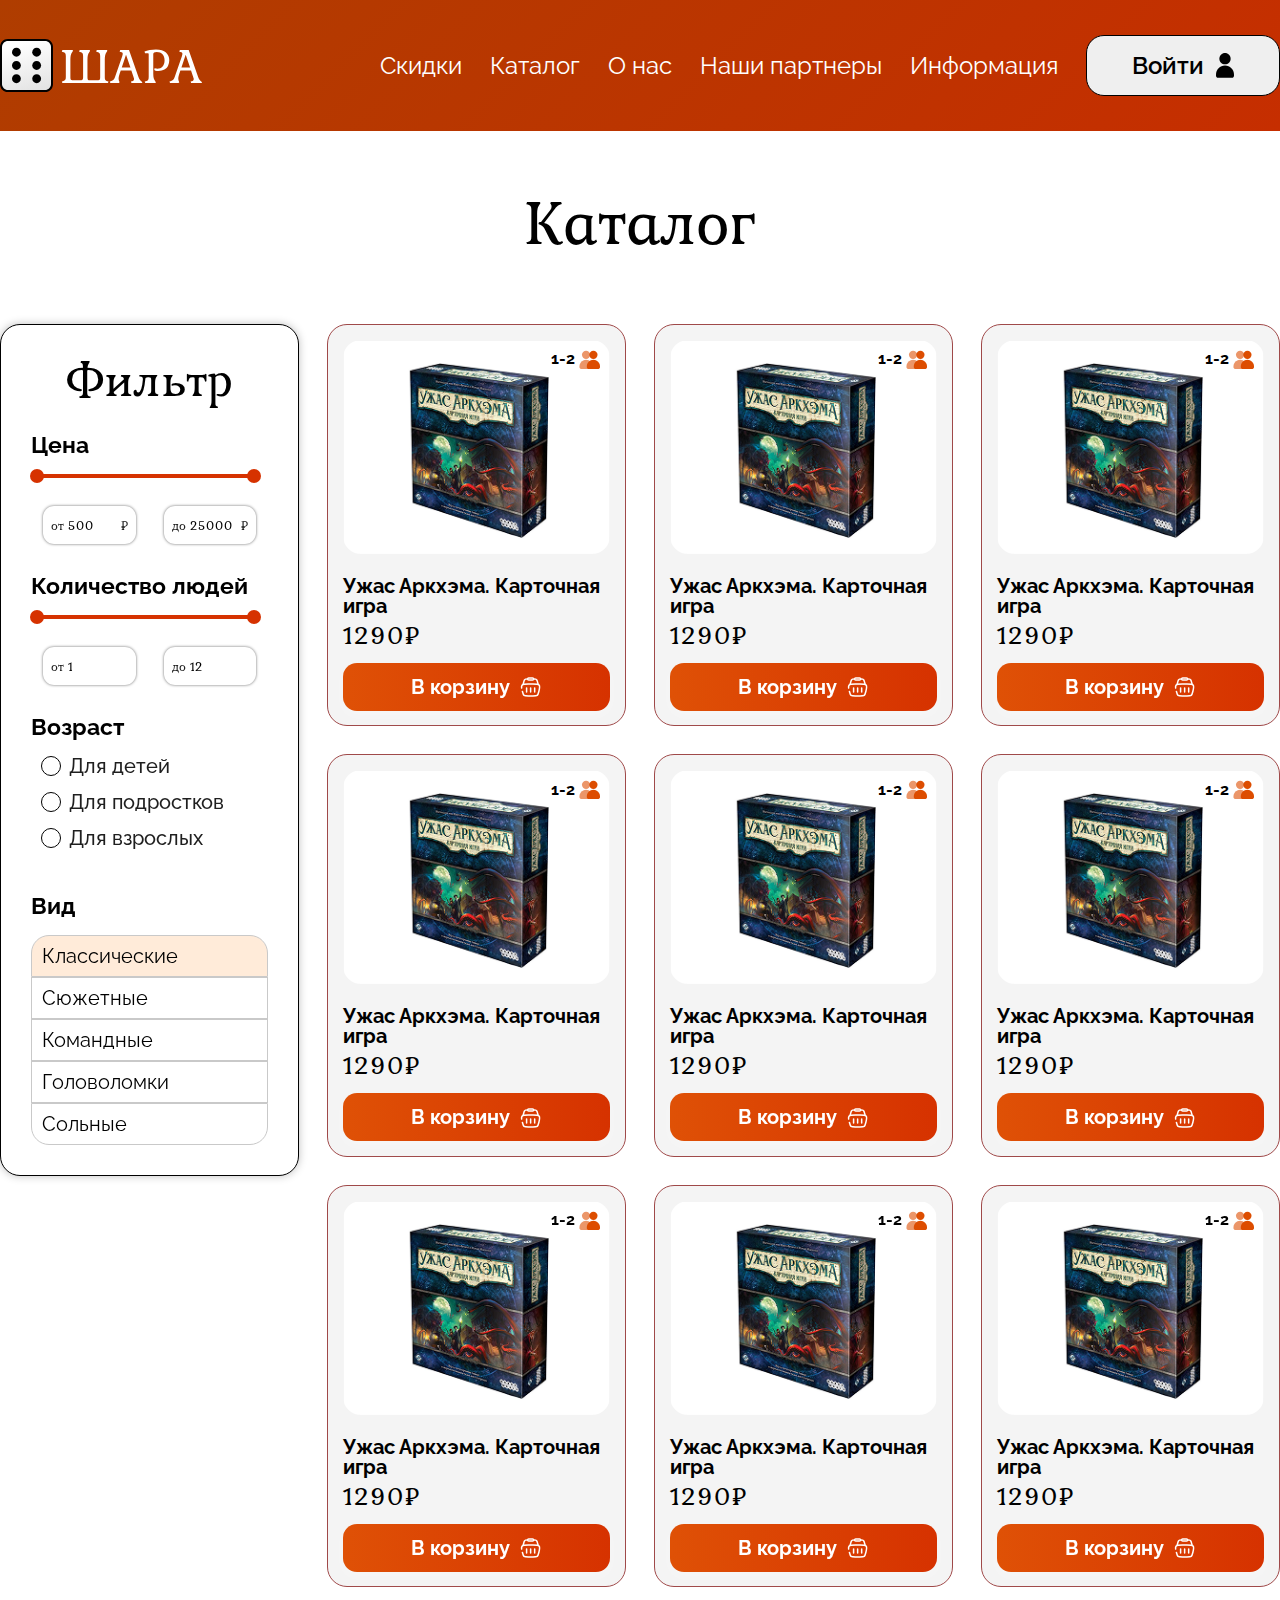
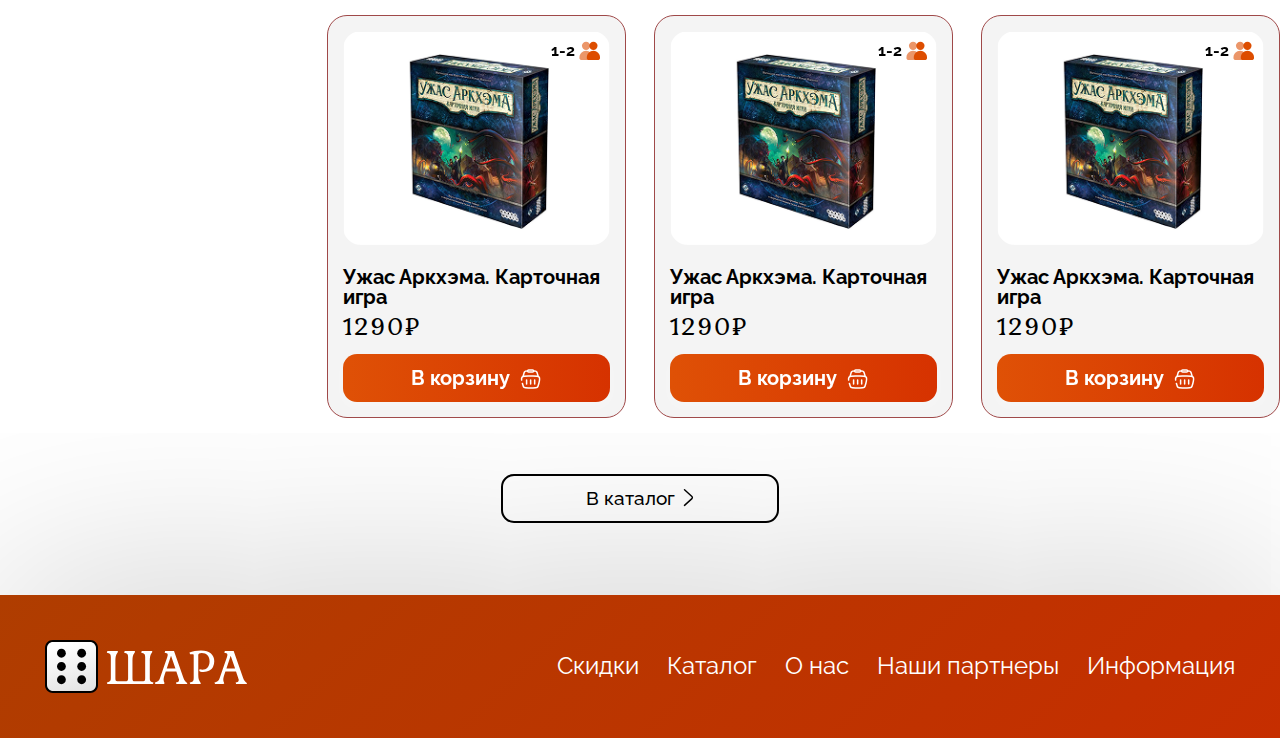
==== catalog.html @ 813b86ea "SHARA" ====
<!DOCTYPE html>
<html lang="en">

<head>
    <meta charset="UTF-8">
    <meta name="viewport" content="width=device-width, initial-scale=1.0">
    <link rel="stylesheet" href="assets/css/nouislider.min.css">
    <link rel="stylesheet" href="assets/css/style.css">

    <title>Каталог</title>
</head>

<body>
    <header class="header hc">
        <div class="container header__container">
            <a href="index.html" class="logo">
                <img src="assets/img/logo.svg" alt="logo">
            </a>
            <nav class="menu">
                <ul class="menu__list">
                    <li class="menu__item">
                        <a class="menu__link" href="index.html#sales">Скидки</a>
                    </li>
                    <li class="menu__item">
                        <a class="menu__link" href="catalog.html">Каталог</a>
                    </li>
                    <li class="menu__item">
                        <a class="menu__link" href="index.html#about">О нас</a>
                    </li>
                    <li class="menu__item">
                        <a class="menu__link" href="index.html#partners">Наши партнеры</a>
                    </li>
                    <li class="menu__item">
                        <a class="menu__link" href="index.html#info">Информация</a>
                    </li>
                    <button class="btn-white">
                        Войти
                        <svg width="18" height="25" viewBox="0 0 18 25" fill="none" xmlns="http://www.w3.org/2000/svg">
                            <path
                                d="M0 21.375C0 16.4044 4.02944 12.375 9 12.375C13.9706 12.375 18 16.4044 18 21.375V22.6875C18 23.8266 17.0766 24.75 15.9375 24.75H2.0625C0.923412 24.75 0 23.8266 0 22.6875V21.375Z"
                                fill="black" />
                            <path
                                d="M14.625 5.625C14.625 8.7316 12.1066 11.25 9 11.25C5.8934 11.25 3.375 8.7316 3.375 5.625C3.375 2.5184 5.8934 0 9 0C12.1066 0 14.625 2.5184 14.625 5.625Z"
                                fill="black" />
                        </svg>
                    </button>
                </ul>
            </nav>
        </div>
    </header>
    <main class="main">
        <div class="container">
            <h2 class="title">
                Каталог
            </h2>
            <section class="grid catalog-page ">
                <div class="filter">
                    <div class="filter__title">
                        Фильтр
                    </div>
                    <div class="filter__item">
            
                        <div class="filter__subtitle">
                            Цена
                        </div>
            
                        <div class="filter-price__slider" id="range-slider"></div>
                        
                        <div class="filter-price__inputs">
                            <label for="" class="filters-price__label">
                                <span class="filters-price__text">от</span>
                                <input placeholder="500" min="500" max="99999" type="number" name="" class="filters-price__input" id="input-0">
                                <span class="filters-price__text">₽</span>
                            </label>
                            <label for="" class="filters-price__label">
                                <span class="filters-price__text">до</span>
                                <input placeholder="99999" min="500" max="99999" type="number" name="" class="filters-price__input"
                                    id="input-1">
                                <span class="filters-price__text">₽</span>
                            </label>
            
                    </div>
            </div>
                    <div class="filter__item">
            
                        <div class="filter__subtitle">
                            Количество людей
                        </div>
            
                        <div class="filter-price__slider" id="range-slider2"></div>
                        
                        <div class="filter-price__inputs">
                            <label for="" class="filters-price__label">
                                <span class="filters-price__text">от</span>
                                <input placeholder="500" min="500" max="99999" type="number" name="" class="filters-price__input" id="input-3">
                    
                            </label>
                            <label for="" class="filters-price__label">
                                <span class="filters-price__text">до</span>
                                <input placeholder="99999" min="500" max="99999" type="number" name="" class="filters-price__input"
                                    id="input-4">
                   
                            </label>
            
                    </div>
            </div>
                    <div class="filter__item">
            
                        <div class="filter__subtitle">
                            Возраст
                        </div>
                        <div class="radiobuttons">
                            <div class="radiobuttons__item">
                                Для детей
                                <input value="1" type="radio" name="nameradio" id="">
                            </div>
                            <div class="radiobuttons__item">
                                Для подростков
                                <input value="2" type="radio" name="nameradio" id="">
                            </div>
                            <div class="radiobuttons__item">
                                Для взрослых
                                <input value="3" type="radio" name="nameradio" id="">
                            </div>
            
                        </div>
            
                    </div>
                    <div class="filter__item">
            
                        <div class="filter__subtitle">
                            Вид
                        </div>
                        
                        <div class="filter__list">
                            <div class="filter__category active">
                                Классические
                            </div>
                            <div class="filter__category">
                                Сюжетные
                            </div>
                            <div class="filter__category">
                                Командные
                            </div>
                            <div class="filter__category">
                                Головоломки
                            </div>
                            <div class="filter__category">
                                Сольные
                            </div>
                        </div>
                    </div>
                
            
                </div>
                <ul class="catalog-page__catalog">
                    <li class="products__item">
                        <article class="product">
                            <div class="product__img">
                                <img src="assets/img/products/p1.jpg" alt="">
                                <div class="people-count">1-2
                                    <svg width="21" height="19" viewBox="0 0 21 19" fill="none" xmlns="http://www.w3.org/2000/svg">
                                        <path
                                            d="M7.7998 16.4081C7.7998 12.763 10.7547 9.80811 14.3998 9.80811C18.0449 9.80811 20.9998 12.763 20.9998 16.4081V17.3706C20.9998 18.2059 20.3226 18.8831 19.4873 18.8831H9.3123C8.47697 18.8831 7.7998 18.2059 7.7998 17.3706V16.4081Z"
                                            fill="#DD4D00" />
                                        <path
                                            d="M0.466797 16.4081C0.466797 12.763 3.42172 9.80811 7.0668 9.80811C10.7119 9.80811 13.6668 12.763 13.6668 16.4081V17.3706C13.6668 18.2059 12.9896 18.8831 12.1543 18.8831H1.97929C1.14396 18.8831 0.466797 18.2059 0.466797 17.3706V16.4081Z"
                                            fill="#DD4D00" fill-opacity="0.59" />
                                        <circle cx="14.3994" cy="4.85791" r="4.125" fill="#DD4D00" />
                                        <circle cx="7.06641" cy="4.85791" r="4.125" fill="#DD4D00" fill-opacity="0.59" />
                                    </svg>
                                </div>
                            </div>
                            <a href="product.html#tab_1" class="product__title">
                                Ужас Аркхэма. Карточная игра
                            </a>
                            <div class="product__price">
                                1290₽
                    
                            </div>
                            <button class="product__btn">
                                В корзину
                                <svg width="22" height="23" viewBox="0 0 22 23" fill="none" xmlns="http://www.w3.org/2000/svg">
                                    <path
                                        d="M18.1943 9.51312L17.478 6.88606C17.2018 5.87309 17.0637 5.3666 16.7804 4.98516C16.4983 4.60529 16.1149 4.31248 15.6743 4.14023C15.2317 3.96729 14.7068 3.96729 13.6568 3.96729M3.06934 9.51312L3.78566 6.88606C4.06186 5.87309 4.19996 5.3666 4.48323 4.98516C4.76534 4.60529 5.14868 4.31248 5.58938 4.14023C6.0319 3.96729 6.55688 3.96729 7.60684 3.96729"
                                        stroke="white" stroke-width="1.5125" />
                                    <path
                                        d="M7.60742 3.96732C7.60742 3.41044 8.05887 2.95898 8.61576 2.95898H12.6491C13.206 2.95898 13.6574 3.41044 13.6574 3.96732C13.6574 4.5242 13.206 4.97565 12.6491 4.97565H8.61576C8.05887 4.97565 7.60742 4.5242 7.60742 3.96732Z"
                                        stroke="white" stroke-width="1.5125" />
                                    <path d="M6.59863 13.042V17.0753" stroke="white" stroke-width="1.5125" stroke-linecap="round"
                                        stroke-linejoin="round" />
                                    <path d="M14.666 13.042V17.0753" stroke="white" stroke-width="1.5125" stroke-linecap="round"
                                        stroke-linejoin="round" />
                                    <path d="M10.6318 13.042V17.0753" stroke="white" stroke-width="1.5125" stroke-linecap="round"
                                        stroke-linejoin="round" />
                                    <path
                                        d="M2.42827 16.5261C2.97849 18.727 3.2536 19.8274 4.07417 20.4681C4.89474 21.1088 6.02903 21.1088 8.29764 21.1088H12.9669C15.2355 21.1088 16.3698 21.1088 17.1904 20.4681C18.011 19.8274 18.286 18.727 18.8363 16.5261C19.7013 13.0657 20.1339 11.3355 19.2256 10.1722C18.3173 9.00879 16.5338 9.00879 12.9669 9.00879H8.29764C4.73075 9.00879 2.94731 9.00879 2.03897 10.1722C1.50577 10.855 1.43461 11.7333 1.64175 13.0421"
                                        stroke="white" stroke-width="1.5125" stroke-linecap="round" />
                                </svg>
                            </button>
                        </article>
                    </li>
                    <li class="products__item">
                        <article class="product">
                            <div class="product__img">
                                <img src="assets/img/products/p1.jpg" alt="">
                                <div class="people-count">1-2
                                    <svg width="21" height="19" viewBox="0 0 21 19" fill="none" xmlns="http://www.w3.org/2000/svg">
                                        <path
                                            d="M7.7998 16.4081C7.7998 12.763 10.7547 9.80811 14.3998 9.80811C18.0449 9.80811 20.9998 12.763 20.9998 16.4081V17.3706C20.9998 18.2059 20.3226 18.8831 19.4873 18.8831H9.3123C8.47697 18.8831 7.7998 18.2059 7.7998 17.3706V16.4081Z"
                                            fill="#DD4D00" />
                                        <path
                                            d="M0.466797 16.4081C0.466797 12.763 3.42172 9.80811 7.0668 9.80811C10.7119 9.80811 13.6668 12.763 13.6668 16.4081V17.3706C13.6668 18.2059 12.9896 18.8831 12.1543 18.8831H1.97929C1.14396 18.8831 0.466797 18.2059 0.466797 17.3706V16.4081Z"
                                            fill="#DD4D00" fill-opacity="0.59" />
                                        <circle cx="14.3994" cy="4.85791" r="4.125" fill="#DD4D00" />
                                        <circle cx="7.06641" cy="4.85791" r="4.125" fill="#DD4D00" fill-opacity="0.59" />
                                    </svg>
                                </div>
                            </div>
                            <a href="product.html#tab_1" class="product__title">
                                Ужас Аркхэма. Карточная игра
                            </a>
                            <div class="product__price">
                                1290₽
                    
                            </div>
                            <button class="product__btn">
                                В корзину
                                <svg width="22" height="23" viewBox="0 0 22 23" fill="none" xmlns="http://www.w3.org/2000/svg">
                                    <path
                                        d="M18.1943 9.51312L17.478 6.88606C17.2018 5.87309 17.0637 5.3666 16.7804 4.98516C16.4983 4.60529 16.1149 4.31248 15.6743 4.14023C15.2317 3.96729 14.7068 3.96729 13.6568 3.96729M3.06934 9.51312L3.78566 6.88606C4.06186 5.87309 4.19996 5.3666 4.48323 4.98516C4.76534 4.60529 5.14868 4.31248 5.58938 4.14023C6.0319 3.96729 6.55688 3.96729 7.60684 3.96729"
                                        stroke="white" stroke-width="1.5125" />
                                    <path
                                        d="M7.60742 3.96732C7.60742 3.41044 8.05887 2.95898 8.61576 2.95898H12.6491C13.206 2.95898 13.6574 3.41044 13.6574 3.96732C13.6574 4.5242 13.206 4.97565 12.6491 4.97565H8.61576C8.05887 4.97565 7.60742 4.5242 7.60742 3.96732Z"
                                        stroke="white" stroke-width="1.5125" />
                                    <path d="M6.59863 13.042V17.0753" stroke="white" stroke-width="1.5125" stroke-linecap="round"
                                        stroke-linejoin="round" />
                                    <path d="M14.666 13.042V17.0753" stroke="white" stroke-width="1.5125" stroke-linecap="round"
                                        stroke-linejoin="round" />
                                    <path d="M10.6318 13.042V17.0753" stroke="white" stroke-width="1.5125" stroke-linecap="round"
                                        stroke-linejoin="round" />
                                    <path
                                        d="M2.42827 16.5261C2.97849 18.727 3.2536 19.8274 4.07417 20.4681C4.89474 21.1088 6.02903 21.1088 8.29764 21.1088H12.9669C15.2355 21.1088 16.3698 21.1088 17.1904 20.4681C18.011 19.8274 18.286 18.727 18.8363 16.5261C19.7013 13.0657 20.1339 11.3355 19.2256 10.1722C18.3173 9.00879 16.5338 9.00879 12.9669 9.00879H8.29764C4.73075 9.00879 2.94731 9.00879 2.03897 10.1722C1.50577 10.855 1.43461 11.7333 1.64175 13.0421"
                                        stroke="white" stroke-width="1.5125" stroke-linecap="round" />
                                </svg>
                            </button>
                        </article>
                    </li>
                    <li class="products__item">
                        <article class="product">
                            <div class="product__img">
                                <img src="assets/img/products/p1.jpg" alt="">
                                <div class="people-count">1-2
                                    <svg width="21" height="19" viewBox="0 0 21 19" fill="none" xmlns="http://www.w3.org/2000/svg">
                                        <path
                                            d="M7.7998 16.4081C7.7998 12.763 10.7547 9.80811 14.3998 9.80811C18.0449 9.80811 20.9998 12.763 20.9998 16.4081V17.3706C20.9998 18.2059 20.3226 18.8831 19.4873 18.8831H9.3123C8.47697 18.8831 7.7998 18.2059 7.7998 17.3706V16.4081Z"
                                            fill="#DD4D00" />
                                        <path
                                            d="M0.466797 16.4081C0.466797 12.763 3.42172 9.80811 7.0668 9.80811C10.7119 9.80811 13.6668 12.763 13.6668 16.4081V17.3706C13.6668 18.2059 12.9896 18.8831 12.1543 18.8831H1.97929C1.14396 18.8831 0.466797 18.2059 0.466797 17.3706V16.4081Z"
                                            fill="#DD4D00" fill-opacity="0.59" />
                                        <circle cx="14.3994" cy="4.85791" r="4.125" fill="#DD4D00" />
                                        <circle cx="7.06641" cy="4.85791" r="4.125" fill="#DD4D00" fill-opacity="0.59" />
                                    </svg>
                                </div>
                            </div>
                            <a href="product.html#tab_1" class="product__title">
                                Ужас Аркхэма. Карточная игра
                            </a>
                            <div class="product__price">
                                1290₽
                    
                            </div>
                            <button class="product__btn">
                                В корзину
                                <svg width="22" height="23" viewBox="0 0 22 23" fill="none" xmlns="http://www.w3.org/2000/svg">
                                    <path
                                        d="M18.1943 9.51312L17.478 6.88606C17.2018 5.87309 17.0637 5.3666 16.7804 4.98516C16.4983 4.60529 16.1149 4.31248 15.6743 4.14023C15.2317 3.96729 14.7068 3.96729 13.6568 3.96729M3.06934 9.51312L3.78566 6.88606C4.06186 5.87309 4.19996 5.3666 4.48323 4.98516C4.76534 4.60529 5.14868 4.31248 5.58938 4.14023C6.0319 3.96729 6.55688 3.96729 7.60684 3.96729"
                                        stroke="white" stroke-width="1.5125" />
                                    <path
                                        d="M7.60742 3.96732C7.60742 3.41044 8.05887 2.95898 8.61576 2.95898H12.6491C13.206 2.95898 13.6574 3.41044 13.6574 3.96732C13.6574 4.5242 13.206 4.97565 12.6491 4.97565H8.61576C8.05887 4.97565 7.60742 4.5242 7.60742 3.96732Z"
                                        stroke="white" stroke-width="1.5125" />
                                    <path d="M6.59863 13.042V17.0753" stroke="white" stroke-width="1.5125" stroke-linecap="round"
                                        stroke-linejoin="round" />
                                    <path d="M14.666 13.042V17.0753" stroke="white" stroke-width="1.5125" stroke-linecap="round"
                                        stroke-linejoin="round" />
                                    <path d="M10.6318 13.042V17.0753" stroke="white" stroke-width="1.5125" stroke-linecap="round"
                                        stroke-linejoin="round" />
                                    <path
                                        d="M2.42827 16.5261C2.97849 18.727 3.2536 19.8274 4.07417 20.4681C4.89474 21.1088 6.02903 21.1088 8.29764 21.1088H12.9669C15.2355 21.1088 16.3698 21.1088 17.1904 20.4681C18.011 19.8274 18.286 18.727 18.8363 16.5261C19.7013 13.0657 20.1339 11.3355 19.2256 10.1722C18.3173 9.00879 16.5338 9.00879 12.9669 9.00879H8.29764C4.73075 9.00879 2.94731 9.00879 2.03897 10.1722C1.50577 10.855 1.43461 11.7333 1.64175 13.0421"
                                        stroke="white" stroke-width="1.5125" stroke-linecap="round" />
                                </svg>
                            </button>
                        </article>
                    </li>
                    <li class="products__item">
                        <article class="product">
                            <div class="product__img">
                                <img src="assets/img/products/p1.jpg" alt="">
                                <div class="people-count">1-2
                                    <svg width="21" height="19" viewBox="0 0 21 19" fill="none" xmlns="http://www.w3.org/2000/svg">
                                        <path
                                            d="M7.7998 16.4081C7.7998 12.763 10.7547 9.80811 14.3998 9.80811C18.0449 9.80811 20.9998 12.763 20.9998 16.4081V17.3706C20.9998 18.2059 20.3226 18.8831 19.4873 18.8831H9.3123C8.47697 18.8831 7.7998 18.2059 7.7998 17.3706V16.4081Z"
                                            fill="#DD4D00" />
                                        <path
                                            d="M0.466797 16.4081C0.466797 12.763 3.42172 9.80811 7.0668 9.80811C10.7119 9.80811 13.6668 12.763 13.6668 16.4081V17.3706C13.6668 18.2059 12.9896 18.8831 12.1543 18.8831H1.97929C1.14396 18.8831 0.466797 18.2059 0.466797 17.3706V16.4081Z"
                                            fill="#DD4D00" fill-opacity="0.59" />
                                        <circle cx="14.3994" cy="4.85791" r="4.125" fill="#DD4D00" />
                                        <circle cx="7.06641" cy="4.85791" r="4.125" fill="#DD4D00" fill-opacity="0.59" />
                                    </svg>
                                </div>
                            </div>
                            <a href="product.html#tab_1" class="product__title">
                                Ужас Аркхэма. Карточная игра
                            </a>
                            <div class="product__price">
                                1290₽
                    
                            </div>
                            <button class="product__btn">
                                В корзину
                                <svg width="22" height="23" viewBox="0 0 22 23" fill="none" xmlns="http://www.w3.org/2000/svg">
                                    <path
                                        d="M18.1943 9.51312L17.478 6.88606C17.2018 5.87309 17.0637 5.3666 16.7804 4.98516C16.4983 4.60529 16.1149 4.31248 15.6743 4.14023C15.2317 3.96729 14.7068 3.96729 13.6568 3.96729M3.06934 9.51312L3.78566 6.88606C4.06186 5.87309 4.19996 5.3666 4.48323 4.98516C4.76534 4.60529 5.14868 4.31248 5.58938 4.14023C6.0319 3.96729 6.55688 3.96729 7.60684 3.96729"
                                        stroke="white" stroke-width="1.5125" />
                                    <path
                                        d="M7.60742 3.96732C7.60742 3.41044 8.05887 2.95898 8.61576 2.95898H12.6491C13.206 2.95898 13.6574 3.41044 13.6574 3.96732C13.6574 4.5242 13.206 4.97565 12.6491 4.97565H8.61576C8.05887 4.97565 7.60742 4.5242 7.60742 3.96732Z"
                                        stroke="white" stroke-width="1.5125" />
                                    <path d="M6.59863 13.042V17.0753" stroke="white" stroke-width="1.5125" stroke-linecap="round"
                                        stroke-linejoin="round" />
                                    <path d="M14.666 13.042V17.0753" stroke="white" stroke-width="1.5125" stroke-linecap="round"
                                        stroke-linejoin="round" />
                                    <path d="M10.6318 13.042V17.0753" stroke="white" stroke-width="1.5125" stroke-linecap="round"
                                        stroke-linejoin="round" />
                                    <path
                                        d="M2.42827 16.5261C2.97849 18.727 3.2536 19.8274 4.07417 20.4681C4.89474 21.1088 6.02903 21.1088 8.29764 21.1088H12.9669C15.2355 21.1088 16.3698 21.1088 17.1904 20.4681C18.011 19.8274 18.286 18.727 18.8363 16.5261C19.7013 13.0657 20.1339 11.3355 19.2256 10.1722C18.3173 9.00879 16.5338 9.00879 12.9669 9.00879H8.29764C4.73075 9.00879 2.94731 9.00879 2.03897 10.1722C1.50577 10.855 1.43461 11.7333 1.64175 13.0421"
                                        stroke="white" stroke-width="1.5125" stroke-linecap="round" />
                                </svg>
                            </button>
                        </article>
                    </li>
                    <li class="products__item">
                        <article class="product">
                            <div class="product__img">
                                <img src="assets/img/products/p1.jpg" alt="">
                                <div class="people-count">1-2
                                    <svg width="21" height="19" viewBox="0 0 21 19" fill="none" xmlns="http://www.w3.org/2000/svg">
                                        <path
                                            d="M7.7998 16.4081C7.7998 12.763 10.7547 9.80811 14.3998 9.80811C18.0449 9.80811 20.9998 12.763 20.9998 16.4081V17.3706C20.9998 18.2059 20.3226 18.8831 19.4873 18.8831H9.3123C8.47697 18.8831 7.7998 18.2059 7.7998 17.3706V16.4081Z"
                                            fill="#DD4D00" />
                                        <path
                                            d="M0.466797 16.4081C0.466797 12.763 3.42172 9.80811 7.0668 9.80811C10.7119 9.80811 13.6668 12.763 13.6668 16.4081V17.3706C13.6668 18.2059 12.9896 18.8831 12.1543 18.8831H1.97929C1.14396 18.8831 0.466797 18.2059 0.466797 17.3706V16.4081Z"
                                            fill="#DD4D00" fill-opacity="0.59" />
                                        <circle cx="14.3994" cy="4.85791" r="4.125" fill="#DD4D00" />
                                        <circle cx="7.06641" cy="4.85791" r="4.125" fill="#DD4D00" fill-opacity="0.59" />
                                    </svg>
                                </div>
                            </div>
                            <a href="product.html#tab_1" class="product__title">
                                Ужас Аркхэма. Карточная игра
                            </a>
                            <div class="product__price">
                                1290₽
                    
                            </div>
                            <button class="product__btn">
                                В корзину
                                <svg width="22" height="23" viewBox="0 0 22 23" fill="none" xmlns="http://www.w3.org/2000/svg">
                                    <path
                                        d="M18.1943 9.51312L17.478 6.88606C17.2018 5.87309 17.0637 5.3666 16.7804 4.98516C16.4983 4.60529 16.1149 4.31248 15.6743 4.14023C15.2317 3.96729 14.7068 3.96729 13.6568 3.96729M3.06934 9.51312L3.78566 6.88606C4.06186 5.87309 4.19996 5.3666 4.48323 4.98516C4.76534 4.60529 5.14868 4.31248 5.58938 4.14023C6.0319 3.96729 6.55688 3.96729 7.60684 3.96729"
                                        stroke="white" stroke-width="1.5125" />
                                    <path
                                        d="M7.60742 3.96732C7.60742 3.41044 8.05887 2.95898 8.61576 2.95898H12.6491C13.206 2.95898 13.6574 3.41044 13.6574 3.96732C13.6574 4.5242 13.206 4.97565 12.6491 4.97565H8.61576C8.05887 4.97565 7.60742 4.5242 7.60742 3.96732Z"
                                        stroke="white" stroke-width="1.5125" />
                                    <path d="M6.59863 13.042V17.0753" stroke="white" stroke-width="1.5125" stroke-linecap="round"
                                        stroke-linejoin="round" />
                                    <path d="M14.666 13.042V17.0753" stroke="white" stroke-width="1.5125" stroke-linecap="round"
                                        stroke-linejoin="round" />
                                    <path d="M10.6318 13.042V17.0753" stroke="white" stroke-width="1.5125" stroke-linecap="round"
                                        stroke-linejoin="round" />
                                    <path
                                        d="M2.42827 16.5261C2.97849 18.727 3.2536 19.8274 4.07417 20.4681C4.89474 21.1088 6.02903 21.1088 8.29764 21.1088H12.9669C15.2355 21.1088 16.3698 21.1088 17.1904 20.4681C18.011 19.8274 18.286 18.727 18.8363 16.5261C19.7013 13.0657 20.1339 11.3355 19.2256 10.1722C18.3173 9.00879 16.5338 9.00879 12.9669 9.00879H8.29764C4.73075 9.00879 2.94731 9.00879 2.03897 10.1722C1.50577 10.855 1.43461 11.7333 1.64175 13.0421"
                                        stroke="white" stroke-width="1.5125" stroke-linecap="round" />
                                </svg>
                            </button>
                        </article>
                    </li>
                    <li class="products__item">
                        <article class="product">
                            <div class="product__img">
                                <img src="assets/img/products/p1.jpg" alt="">
                                <div class="people-count">1-2
                                    <svg width="21" height="19" viewBox="0 0 21 19" fill="none" xmlns="http://www.w3.org/2000/svg">
                                        <path
                                            d="M7.7998 16.4081C7.7998 12.763 10.7547 9.80811 14.3998 9.80811C18.0449 9.80811 20.9998 12.763 20.9998 16.4081V17.3706C20.9998 18.2059 20.3226 18.8831 19.4873 18.8831H9.3123C8.47697 18.8831 7.7998 18.2059 7.7998 17.3706V16.4081Z"
                                            fill="#DD4D00" />
                                        <path
                                            d="M0.466797 16.4081C0.466797 12.763 3.42172 9.80811 7.0668 9.80811C10.7119 9.80811 13.6668 12.763 13.6668 16.4081V17.3706C13.6668 18.2059 12.9896 18.8831 12.1543 18.8831H1.97929C1.14396 18.8831 0.466797 18.2059 0.466797 17.3706V16.4081Z"
                                            fill="#DD4D00" fill-opacity="0.59" />
                                        <circle cx="14.3994" cy="4.85791" r="4.125" fill="#DD4D00" />
                                        <circle cx="7.06641" cy="4.85791" r="4.125" fill="#DD4D00" fill-opacity="0.59" />
                                    </svg>
                                </div>
                            </div>
                            <a href="product.html#tab_1" class="product__title">
                                Ужас Аркхэма. Карточная игра
                            </a>
                            <div class="product__price">
                                1290₽
                    
                            </div>
                            <button class="product__btn">
                                В корзину
                                <svg width="22" height="23" viewBox="0 0 22 23" fill="none" xmlns="http://www.w3.org/2000/svg">
                                    <path
                                        d="M18.1943 9.51312L17.478 6.88606C17.2018 5.87309 17.0637 5.3666 16.7804 4.98516C16.4983 4.60529 16.1149 4.31248 15.6743 4.14023C15.2317 3.96729 14.7068 3.96729 13.6568 3.96729M3.06934 9.51312L3.78566 6.88606C4.06186 5.87309 4.19996 5.3666 4.48323 4.98516C4.76534 4.60529 5.14868 4.31248 5.58938 4.14023C6.0319 3.96729 6.55688 3.96729 7.60684 3.96729"
                                        stroke="white" stroke-width="1.5125" />
                                    <path
                                        d="M7.60742 3.96732C7.60742 3.41044 8.05887 2.95898 8.61576 2.95898H12.6491C13.206 2.95898 13.6574 3.41044 13.6574 3.96732C13.6574 4.5242 13.206 4.97565 12.6491 4.97565H8.61576C8.05887 4.97565 7.60742 4.5242 7.60742 3.96732Z"
                                        stroke="white" stroke-width="1.5125" />
                                    <path d="M6.59863 13.042V17.0753" stroke="white" stroke-width="1.5125" stroke-linecap="round"
                                        stroke-linejoin="round" />
                                    <path d="M14.666 13.042V17.0753" stroke="white" stroke-width="1.5125" stroke-linecap="round"
                                        stroke-linejoin="round" />
                                    <path d="M10.6318 13.042V17.0753" stroke="white" stroke-width="1.5125" stroke-linecap="round"
                                        stroke-linejoin="round" />
                                    <path
                                        d="M2.42827 16.5261C2.97849 18.727 3.2536 19.8274 4.07417 20.4681C4.89474 21.1088 6.02903 21.1088 8.29764 21.1088H12.9669C15.2355 21.1088 16.3698 21.1088 17.1904 20.4681C18.011 19.8274 18.286 18.727 18.8363 16.5261C19.7013 13.0657 20.1339 11.3355 19.2256 10.1722C18.3173 9.00879 16.5338 9.00879 12.9669 9.00879H8.29764C4.73075 9.00879 2.94731 9.00879 2.03897 10.1722C1.50577 10.855 1.43461 11.7333 1.64175 13.0421"
                                        stroke="white" stroke-width="1.5125" stroke-linecap="round" />
                                </svg>
                            </button>
                        </article>
                    </li>
                    <li class="products__item">
                        <article class="product">
                            <div class="product__img">
                                <img src="assets/img/products/p1.jpg" alt="">
                                <div class="people-count">1-2
                                    <svg width="21" height="19" viewBox="0 0 21 19" fill="none" xmlns="http://www.w3.org/2000/svg">
                                        <path
                                            d="M7.7998 16.4081C7.7998 12.763 10.7547 9.80811 14.3998 9.80811C18.0449 9.80811 20.9998 12.763 20.9998 16.4081V17.3706C20.9998 18.2059 20.3226 18.8831 19.4873 18.8831H9.3123C8.47697 18.8831 7.7998 18.2059 7.7998 17.3706V16.4081Z"
                                            fill="#DD4D00" />
                                        <path
                                            d="M0.466797 16.4081C0.466797 12.763 3.42172 9.80811 7.0668 9.80811C10.7119 9.80811 13.6668 12.763 13.6668 16.4081V17.3706C13.6668 18.2059 12.9896 18.8831 12.1543 18.8831H1.97929C1.14396 18.8831 0.466797 18.2059 0.466797 17.3706V16.4081Z"
                                            fill="#DD4D00" fill-opacity="0.59" />
                                        <circle cx="14.3994" cy="4.85791" r="4.125" fill="#DD4D00" />
                                        <circle cx="7.06641" cy="4.85791" r="4.125" fill="#DD4D00" fill-opacity="0.59" />
                                    </svg>
                                </div>
                            </div>
                            <a href="product.html#tab_1" class="product__title">
                                Ужас Аркхэма. Карточная игра
                            </a>
                            <div class="product__price">
                                1290₽
                    
                            </div>
                            <button class="product__btn">
                                В корзину
                                <svg width="22" height="23" viewBox="0 0 22 23" fill="none" xmlns="http://www.w3.org/2000/svg">
                                    <path
                                        d="M18.1943 9.51312L17.478 6.88606C17.2018 5.87309 17.0637 5.3666 16.7804 4.98516C16.4983 4.60529 16.1149 4.31248 15.6743 4.14023C15.2317 3.96729 14.7068 3.96729 13.6568 3.96729M3.06934 9.51312L3.78566 6.88606C4.06186 5.87309 4.19996 5.3666 4.48323 4.98516C4.76534 4.60529 5.14868 4.31248 5.58938 4.14023C6.0319 3.96729 6.55688 3.96729 7.60684 3.96729"
                                        stroke="white" stroke-width="1.5125" />
                                    <path
                                        d="M7.60742 3.96732C7.60742 3.41044 8.05887 2.95898 8.61576 2.95898H12.6491C13.206 2.95898 13.6574 3.41044 13.6574 3.96732C13.6574 4.5242 13.206 4.97565 12.6491 4.97565H8.61576C8.05887 4.97565 7.60742 4.5242 7.60742 3.96732Z"
                                        stroke="white" stroke-width="1.5125" />
                                    <path d="M6.59863 13.042V17.0753" stroke="white" stroke-width="1.5125" stroke-linecap="round"
                                        stroke-linejoin="round" />
                                    <path d="M14.666 13.042V17.0753" stroke="white" stroke-width="1.5125" stroke-linecap="round"
                                        stroke-linejoin="round" />
                                    <path d="M10.6318 13.042V17.0753" stroke="white" stroke-width="1.5125" stroke-linecap="round"
                                        stroke-linejoin="round" />
                                    <path
                                        d="M2.42827 16.5261C2.97849 18.727 3.2536 19.8274 4.07417 20.4681C4.89474 21.1088 6.02903 21.1088 8.29764 21.1088H12.9669C15.2355 21.1088 16.3698 21.1088 17.1904 20.4681C18.011 19.8274 18.286 18.727 18.8363 16.5261C19.7013 13.0657 20.1339 11.3355 19.2256 10.1722C18.3173 9.00879 16.5338 9.00879 12.9669 9.00879H8.29764C4.73075 9.00879 2.94731 9.00879 2.03897 10.1722C1.50577 10.855 1.43461 11.7333 1.64175 13.0421"
                                        stroke="white" stroke-width="1.5125" stroke-linecap="round" />
                                </svg>
                            </button>
                        </article>
                    </li>
                    <li class="products__item">
                        <article class="product">
                            <div class="product__img">
                                <img src="assets/img/products/p1.jpg" alt="">
                                <div class="people-count">1-2
                                    <svg width="21" height="19" viewBox="0 0 21 19" fill="none" xmlns="http://www.w3.org/2000/svg">
                                        <path
                                            d="M7.7998 16.4081C7.7998 12.763 10.7547 9.80811 14.3998 9.80811C18.0449 9.80811 20.9998 12.763 20.9998 16.4081V17.3706C20.9998 18.2059 20.3226 18.8831 19.4873 18.8831H9.3123C8.47697 18.8831 7.7998 18.2059 7.7998 17.3706V16.4081Z"
                                            fill="#DD4D00" />
                                        <path
                                            d="M0.466797 16.4081C0.466797 12.763 3.42172 9.80811 7.0668 9.80811C10.7119 9.80811 13.6668 12.763 13.6668 16.4081V17.3706C13.6668 18.2059 12.9896 18.8831 12.1543 18.8831H1.97929C1.14396 18.8831 0.466797 18.2059 0.466797 17.3706V16.4081Z"
                                            fill="#DD4D00" fill-opacity="0.59" />
                                        <circle cx="14.3994" cy="4.85791" r="4.125" fill="#DD4D00" />
                                        <circle cx="7.06641" cy="4.85791" r="4.125" fill="#DD4D00" fill-opacity="0.59" />
                                    </svg>
                                </div>
                            </div>
                            <a href="product.html#tab_1" class="product__title">
                                Ужас Аркхэма. Карточная игра
                            </a>
                            <div class="product__price">
                                1290₽
                    
                            </div>
                            <button class="product__btn">
                                В корзину
                                <svg width="22" height="23" viewBox="0 0 22 23" fill="none" xmlns="http://www.w3.org/2000/svg">
                                    <path
                                        d="M18.1943 9.51312L17.478 6.88606C17.2018 5.87309 17.0637 5.3666 16.7804 4.98516C16.4983 4.60529 16.1149 4.31248 15.6743 4.14023C15.2317 3.96729 14.7068 3.96729 13.6568 3.96729M3.06934 9.51312L3.78566 6.88606C4.06186 5.87309 4.19996 5.3666 4.48323 4.98516C4.76534 4.60529 5.14868 4.31248 5.58938 4.14023C6.0319 3.96729 6.55688 3.96729 7.60684 3.96729"
                                        stroke="white" stroke-width="1.5125" />
                                    <path
                                        d="M7.60742 3.96732C7.60742 3.41044 8.05887 2.95898 8.61576 2.95898H12.6491C13.206 2.95898 13.6574 3.41044 13.6574 3.96732C13.6574 4.5242 13.206 4.97565 12.6491 4.97565H8.61576C8.05887 4.97565 7.60742 4.5242 7.60742 3.96732Z"
                                        stroke="white" stroke-width="1.5125" />
                                    <path d="M6.59863 13.042V17.0753" stroke="white" stroke-width="1.5125" stroke-linecap="round"
                                        stroke-linejoin="round" />
                                    <path d="M14.666 13.042V17.0753" stroke="white" stroke-width="1.5125" stroke-linecap="round"
                                        stroke-linejoin="round" />
                                    <path d="M10.6318 13.042V17.0753" stroke="white" stroke-width="1.5125" stroke-linecap="round"
                                        stroke-linejoin="round" />
                                    <path
                                        d="M2.42827 16.5261C2.97849 18.727 3.2536 19.8274 4.07417 20.4681C4.89474 21.1088 6.02903 21.1088 8.29764 21.1088H12.9669C15.2355 21.1088 16.3698 21.1088 17.1904 20.4681C18.011 19.8274 18.286 18.727 18.8363 16.5261C19.7013 13.0657 20.1339 11.3355 19.2256 10.1722C18.3173 9.00879 16.5338 9.00879 12.9669 9.00879H8.29764C4.73075 9.00879 2.94731 9.00879 2.03897 10.1722C1.50577 10.855 1.43461 11.7333 1.64175 13.0421"
                                        stroke="white" stroke-width="1.5125" stroke-linecap="round" />
                                </svg>
                            </button>
                        </article>
                    </li>
                    <li class="products__item">
                        <article class="product">
                            <div class="product__img">
                                <img src="assets/img/products/p1.jpg" alt="">
                                <div class="people-count">1-2
                                    <svg width="21" height="19" viewBox="0 0 21 19" fill="none" xmlns="http://www.w3.org/2000/svg">
                                        <path
                                            d="M7.7998 16.4081C7.7998 12.763 10.7547 9.80811 14.3998 9.80811C18.0449 9.80811 20.9998 12.763 20.9998 16.4081V17.3706C20.9998 18.2059 20.3226 18.8831 19.4873 18.8831H9.3123C8.47697 18.8831 7.7998 18.2059 7.7998 17.3706V16.4081Z"
                                            fill="#DD4D00" />
                                        <path
                                            d="M0.466797 16.4081C0.466797 12.763 3.42172 9.80811 7.0668 9.80811C10.7119 9.80811 13.6668 12.763 13.6668 16.4081V17.3706C13.6668 18.2059 12.9896 18.8831 12.1543 18.8831H1.97929C1.14396 18.8831 0.466797 18.2059 0.466797 17.3706V16.4081Z"
                                            fill="#DD4D00" fill-opacity="0.59" />
                                        <circle cx="14.3994" cy="4.85791" r="4.125" fill="#DD4D00" />
                                        <circle cx="7.06641" cy="4.85791" r="4.125" fill="#DD4D00" fill-opacity="0.59" />
                                    </svg>
                                </div>
                            </div>
                            <a href="product.html#tab_1" class="product__title">
                                Ужас Аркхэма. Карточная игра
                            </a>
                            <div class="product__price">
                                1290₽
                    
                            </div>
                            <button class="product__btn">
                                В корзину
                                <svg width="22" height="23" viewBox="0 0 22 23" fill="none" xmlns="http://www.w3.org/2000/svg">
                                    <path
                                        d="M18.1943 9.51312L17.478 6.88606C17.2018 5.87309 17.0637 5.3666 16.7804 4.98516C16.4983 4.60529 16.1149 4.31248 15.6743 4.14023C15.2317 3.96729 14.7068 3.96729 13.6568 3.96729M3.06934 9.51312L3.78566 6.88606C4.06186 5.87309 4.19996 5.3666 4.48323 4.98516C4.76534 4.60529 5.14868 4.31248 5.58938 4.14023C6.0319 3.96729 6.55688 3.96729 7.60684 3.96729"
                                        stroke="white" stroke-width="1.5125" />
                                    <path
                                        d="M7.60742 3.96732C7.60742 3.41044 8.05887 2.95898 8.61576 2.95898H12.6491C13.206 2.95898 13.6574 3.41044 13.6574 3.96732C13.6574 4.5242 13.206 4.97565 12.6491 4.97565H8.61576C8.05887 4.97565 7.60742 4.5242 7.60742 3.96732Z"
                                        stroke="white" stroke-width="1.5125" />
                                    <path d="M6.59863 13.042V17.0753" stroke="white" stroke-width="1.5125" stroke-linecap="round"
                                        stroke-linejoin="round" />
                                    <path d="M14.666 13.042V17.0753" stroke="white" stroke-width="1.5125" stroke-linecap="round"
                                        stroke-linejoin="round" />
                                    <path d="M10.6318 13.042V17.0753" stroke="white" stroke-width="1.5125" stroke-linecap="round"
                                        stroke-linejoin="round" />
                                    <path
                                        d="M2.42827 16.5261C2.97849 18.727 3.2536 19.8274 4.07417 20.4681C4.89474 21.1088 6.02903 21.1088 8.29764 21.1088H12.9669C15.2355 21.1088 16.3698 21.1088 17.1904 20.4681C18.011 19.8274 18.286 18.727 18.8363 16.5261C19.7013 13.0657 20.1339 11.3355 19.2256 10.1722C18.3173 9.00879 16.5338 9.00879 12.9669 9.00879H8.29764C4.73075 9.00879 2.94731 9.00879 2.03897 10.1722C1.50577 10.855 1.43461 11.7333 1.64175 13.0421"
                                        stroke="white" stroke-width="1.5125" stroke-linecap="round" />
                                </svg>
                            </button>
                        </article>
                    </li>
                    <li class="products__item">
                        <article class="product">
                            <div class="product__img">
                                <img src="assets/img/products/p1.jpg" alt="">
                                <div class="people-count">1-2
                                    <svg width="21" height="19" viewBox="0 0 21 19" fill="none" xmlns="http://www.w3.org/2000/svg">
                                        <path
                                            d="M7.7998 16.4081C7.7998 12.763 10.7547 9.80811 14.3998 9.80811C18.0449 9.80811 20.9998 12.763 20.9998 16.4081V17.3706C20.9998 18.2059 20.3226 18.8831 19.4873 18.8831H9.3123C8.47697 18.8831 7.7998 18.2059 7.7998 17.3706V16.4081Z"
                                            fill="#DD4D00" />
                                        <path
                                            d="M0.466797 16.4081C0.466797 12.763 3.42172 9.80811 7.0668 9.80811C10.7119 9.80811 13.6668 12.763 13.6668 16.4081V17.3706C13.6668 18.2059 12.9896 18.8831 12.1543 18.8831H1.97929C1.14396 18.8831 0.466797 18.2059 0.466797 17.3706V16.4081Z"
                                            fill="#DD4D00" fill-opacity="0.59" />
                                        <circle cx="14.3994" cy="4.85791" r="4.125" fill="#DD4D00" />
                                        <circle cx="7.06641" cy="4.85791" r="4.125" fill="#DD4D00" fill-opacity="0.59" />
                                    </svg>
                                </div>
                            </div>
                            <a href="product.html#tab_1" class="product__title">
                                Ужас Аркхэма. Карточная игра
                            </a>
                            <div class="product__price">
                                1290₽
                    
                            </div>
                            <button class="product__btn">
                                В корзину
                                <svg width="22" height="23" viewBox="0 0 22 23" fill="none" xmlns="http://www.w3.org/2000/svg">
                                    <path
                                        d="M18.1943 9.51312L17.478 6.88606C17.2018 5.87309 17.0637 5.3666 16.7804 4.98516C16.4983 4.60529 16.1149 4.31248 15.6743 4.14023C15.2317 3.96729 14.7068 3.96729 13.6568 3.96729M3.06934 9.51312L3.78566 6.88606C4.06186 5.87309 4.19996 5.3666 4.48323 4.98516C4.76534 4.60529 5.14868 4.31248 5.58938 4.14023C6.0319 3.96729 6.55688 3.96729 7.60684 3.96729"
                                        stroke="white" stroke-width="1.5125" />
                                    <path
                                        d="M7.60742 3.96732C7.60742 3.41044 8.05887 2.95898 8.61576 2.95898H12.6491C13.206 2.95898 13.6574 3.41044 13.6574 3.96732C13.6574 4.5242 13.206 4.97565 12.6491 4.97565H8.61576C8.05887 4.97565 7.60742 4.5242 7.60742 3.96732Z"
                                        stroke="white" stroke-width="1.5125" />
                                    <path d="M6.59863 13.042V17.0753" stroke="white" stroke-width="1.5125" stroke-linecap="round"
                                        stroke-linejoin="round" />
                                    <path d="M14.666 13.042V17.0753" stroke="white" stroke-width="1.5125" stroke-linecap="round"
                                        stroke-linejoin="round" />
                                    <path d="M10.6318 13.042V17.0753" stroke="white" stroke-width="1.5125" stroke-linecap="round"
                                        stroke-linejoin="round" />
                                    <path
                                        d="M2.42827 16.5261C2.97849 18.727 3.2536 19.8274 4.07417 20.4681C4.89474 21.1088 6.02903 21.1088 8.29764 21.1088H12.9669C15.2355 21.1088 16.3698 21.1088 17.1904 20.4681C18.011 19.8274 18.286 18.727 18.8363 16.5261C19.7013 13.0657 20.1339 11.3355 19.2256 10.1722C18.3173 9.00879 16.5338 9.00879 12.9669 9.00879H8.29764C4.73075 9.00879 2.94731 9.00879 2.03897 10.1722C1.50577 10.855 1.43461 11.7333 1.64175 13.0421"
                                        stroke="white" stroke-width="1.5125" stroke-linecap="round" />
                                </svg>
                            </button>
                        </article>
                    </li>
                    <li class="products__item">
                        <article class="product">
                            <div class="product__img">
                                <img src="assets/img/products/p1.jpg" alt="">
                                <div class="people-count">1-2
                                    <svg width="21" height="19" viewBox="0 0 21 19" fill="none" xmlns="http://www.w3.org/2000/svg">
                                        <path
                                            d="M7.7998 16.4081C7.7998 12.763 10.7547 9.80811 14.3998 9.80811C18.0449 9.80811 20.9998 12.763 20.9998 16.4081V17.3706C20.9998 18.2059 20.3226 18.8831 19.4873 18.8831H9.3123C8.47697 18.8831 7.7998 18.2059 7.7998 17.3706V16.4081Z"
                                            fill="#DD4D00" />
                                        <path
                                            d="M0.466797 16.4081C0.466797 12.763 3.42172 9.80811 7.0668 9.80811C10.7119 9.80811 13.6668 12.763 13.6668 16.4081V17.3706C13.6668 18.2059 12.9896 18.8831 12.1543 18.8831H1.97929C1.14396 18.8831 0.466797 18.2059 0.466797 17.3706V16.4081Z"
                                            fill="#DD4D00" fill-opacity="0.59" />
                                        <circle cx="14.3994" cy="4.85791" r="4.125" fill="#DD4D00" />
                                        <circle cx="7.06641" cy="4.85791" r="4.125" fill="#DD4D00" fill-opacity="0.59" />
                                    </svg>
                                </div>
                            </div>
                            <a href="product.html#tab_1" class="product__title">
                                Ужас Аркхэма. Карточная игра
                            </a>
                            <div class="product__price">
                                1290₽
                    
                            </div>
                            <button class="product__btn">
                                В корзину
                                <svg width="22" height="23" viewBox="0 0 22 23" fill="none" xmlns="http://www.w3.org/2000/svg">
                                    <path
                                        d="M18.1943 9.51312L17.478 6.88606C17.2018 5.87309 17.0637 5.3666 16.7804 4.98516C16.4983 4.60529 16.1149 4.31248 15.6743 4.14023C15.2317 3.96729 14.7068 3.96729 13.6568 3.96729M3.06934 9.51312L3.78566 6.88606C4.06186 5.87309 4.19996 5.3666 4.48323 4.98516C4.76534 4.60529 5.14868 4.31248 5.58938 4.14023C6.0319 3.96729 6.55688 3.96729 7.60684 3.96729"
                                        stroke="white" stroke-width="1.5125" />
                                    <path
                                        d="M7.60742 3.96732C7.60742 3.41044 8.05887 2.95898 8.61576 2.95898H12.6491C13.206 2.95898 13.6574 3.41044 13.6574 3.96732C13.6574 4.5242 13.206 4.97565 12.6491 4.97565H8.61576C8.05887 4.97565 7.60742 4.5242 7.60742 3.96732Z"
                                        stroke="white" stroke-width="1.5125" />
                                    <path d="M6.59863 13.042V17.0753" stroke="white" stroke-width="1.5125" stroke-linecap="round"
                                        stroke-linejoin="round" />
                                    <path d="M14.666 13.042V17.0753" stroke="white" stroke-width="1.5125" stroke-linecap="round"
                                        stroke-linejoin="round" />
                                    <path d="M10.6318 13.042V17.0753" stroke="white" stroke-width="1.5125" stroke-linecap="round"
                                        stroke-linejoin="round" />
                                    <path
                                        d="M2.42827 16.5261C2.97849 18.727 3.2536 19.8274 4.07417 20.4681C4.89474 21.1088 6.02903 21.1088 8.29764 21.1088H12.9669C15.2355 21.1088 16.3698 21.1088 17.1904 20.4681C18.011 19.8274 18.286 18.727 18.8363 16.5261C19.7013 13.0657 20.1339 11.3355 19.2256 10.1722C18.3173 9.00879 16.5338 9.00879 12.9669 9.00879H8.29764C4.73075 9.00879 2.94731 9.00879 2.03897 10.1722C1.50577 10.855 1.43461 11.7333 1.64175 13.0421"
                                        stroke="white" stroke-width="1.5125" stroke-linecap="round" />
                                </svg>
                            </button>
                        </article>
                    </li>
                    <li class="products__item">
                        <article class="product">
                            <div class="product__img">
                                <img src="assets/img/products/p1.jpg" alt="">
                                <div class="people-count">1-2
                                    <svg width="21" height="19" viewBox="0 0 21 19" fill="none" xmlns="http://www.w3.org/2000/svg">
                                        <path
                                            d="M7.7998 16.4081C7.7998 12.763 10.7547 9.80811 14.3998 9.80811C18.0449 9.80811 20.9998 12.763 20.9998 16.4081V17.3706C20.9998 18.2059 20.3226 18.8831 19.4873 18.8831H9.3123C8.47697 18.8831 7.7998 18.2059 7.7998 17.3706V16.4081Z"
                                            fill="#DD4D00" />
                                        <path
                                            d="M0.466797 16.4081C0.466797 12.763 3.42172 9.80811 7.0668 9.80811C10.7119 9.80811 13.6668 12.763 13.6668 16.4081V17.3706C13.6668 18.2059 12.9896 18.8831 12.1543 18.8831H1.97929C1.14396 18.8831 0.466797 18.2059 0.466797 17.3706V16.4081Z"
                                            fill="#DD4D00" fill-opacity="0.59" />
                                        <circle cx="14.3994" cy="4.85791" r="4.125" fill="#DD4D00" />
                                        <circle cx="7.06641" cy="4.85791" r="4.125" fill="#DD4D00" fill-opacity="0.59" />
                                    </svg>
                                </div>
                            </div>
                            <a href="product.html#tab_1" class="product__title">
                                Ужас Аркхэма. Карточная игра
                            </a>
                            <div class="product__price">
                                1290₽
                    
                            </div>
                            <button class="product__btn">
                                В корзину
                                <svg width="22" height="23" viewBox="0 0 22 23" fill="none" xmlns="http://www.w3.org/2000/svg">
                                    <path
                                        d="M18.1943 9.51312L17.478 6.88606C17.2018 5.87309 17.0637 5.3666 16.7804 4.98516C16.4983 4.60529 16.1149 4.31248 15.6743 4.14023C15.2317 3.96729 14.7068 3.96729 13.6568 3.96729M3.06934 9.51312L3.78566 6.88606C4.06186 5.87309 4.19996 5.3666 4.48323 4.98516C4.76534 4.60529 5.14868 4.31248 5.58938 4.14023C6.0319 3.96729 6.55688 3.96729 7.60684 3.96729"
                                        stroke="white" stroke-width="1.5125" />
                                    <path
                                        d="M7.60742 3.96732C7.60742 3.41044 8.05887 2.95898 8.61576 2.95898H12.6491C13.206 2.95898 13.6574 3.41044 13.6574 3.96732C13.6574 4.5242 13.206 4.97565 12.6491 4.97565H8.61576C8.05887 4.97565 7.60742 4.5242 7.60742 3.96732Z"
                                        stroke="white" stroke-width="1.5125" />
                                    <path d="M6.59863 13.042V17.0753" stroke="white" stroke-width="1.5125" stroke-linecap="round"
                                        stroke-linejoin="round" />
                                    <path d="M14.666 13.042V17.0753" stroke="white" stroke-width="1.5125" stroke-linecap="round"
                                        stroke-linejoin="round" />
                                    <path d="M10.6318 13.042V17.0753" stroke="white" stroke-width="1.5125" stroke-linecap="round"
                                        stroke-linejoin="round" />
                                    <path
                                        d="M2.42827 16.5261C2.97849 18.727 3.2536 19.8274 4.07417 20.4681C4.89474 21.1088 6.02903 21.1088 8.29764 21.1088H12.9669C15.2355 21.1088 16.3698 21.1088 17.1904 20.4681C18.011 19.8274 18.286 18.727 18.8363 16.5261C19.7013 13.0657 20.1339 11.3355 19.2256 10.1722C18.3173 9.00879 16.5338 9.00879 12.9669 9.00879H8.29764C4.73075 9.00879 2.94731 9.00879 2.03897 10.1722C1.50577 10.855 1.43461 11.7333 1.64175 13.0421"
                                        stroke="white" stroke-width="1.5125" stroke-linecap="round" />
                                </svg>
                            </button>
                        </article>
                    </li>
                    
                </ul>
            </section>
            <div class="center">
                <a href="catalog.html" class="btn--dop">
                    В каталог
                    <svg width="11" height="18" viewBox="0 0 11 18" fill="none" xmlns="http://www.w3.org/2000/svg">
                        <path d="M1.52637 0.762951L8.90992 7.53121C9.52433 8.09442 9.52433 9.06306 8.90992 9.62628L1.52637 16.3945"
                            stroke="black" stroke-width="1.42105" stroke-linecap="round" stroke-linejoin="round" />
                    </svg>
                </a>
            </div>
        </div>
        
    </main>
    <footer class="footer fc">
        <div class="container footer__container">
            <a href="" class="logo">
                <img src="assets/img/logo.svg" alt="">
            </a>
            <nav class="menu">
                <ul class="menu__list">
                    <li class="menu__item">
                        <a class="menu__link" href="index.html#sales">Скидки</a>
                    </li>
                    <li class="menu__item">
                        <a class="menu__link" href="catalog.html">Каталог</a>
                    </li>
                    <li class="menu__item">
                        <a class="menu__link" href="index.html#about">О нас</a>
                    </li>
                    <li class="menu__item">
                        <a class="menu__link" href="index.html#partners">Наши партнеры</a>
                    </li>
                    <li class="menu__item">
                        <a class="menu__link" href="index.html#info">Информация</a>
                    </li>
                </ul>
            </nav>
        </div>
        </footer>
        <script src="assets/js/main.js"></script>
        <script src="assets/js/nouislider.min.js"></script>
        <script src="assets/js/range-slider.js"></script>
</body>
</html>
---- assets/css/nouislider.min.css ----
.noUi-target,.noUi-target *{-webkit-touch-callout:none;-webkit-tap-highlight-color:transparent;-webkit-user-select:none;-ms-touch-action:none;touch-action:none;-ms-user-select:none;-moz-user-select:none;user-select:none;-moz-box-sizing:border-box;box-sizing:border-box}.noUi-target{position:relative}.noUi-base,.noUi-connects{width:100%;height:100%;position:relative;z-index:1}.noUi-connects{overflow:hidden;z-index:0}.noUi-connect,.noUi-origin{will-change:transform;position:absolute;z-index:1;top:0;right:0;height:100%;width:100%;-ms-transform-origin:0 0;-webkit-transform-origin:0 0;-webkit-transform-style:preserve-3d;transform-origin:0 0;transform-style:flat}.noUi-txt-dir-rtl.noUi-horizontal .noUi-origin{left:0;right:auto}.noUi-vertical .noUi-origin{top:-100%;width:0}.noUi-horizontal .noUi-origin{height:0}.noUi-handle{-webkit-backface-visibility:hidden;backface-visibility:hidden;position:absolute}.noUi-touch-area{height:100%;width:100%}.noUi-state-tap .noUi-connect,.noUi-state-tap .noUi-origin{-webkit-transition:transform .3s;transition:transform .3s}.noUi-state-drag *{cursor:inherit!important}.noUi-horizontal{height:18px}.noUi-horizontal .noUi-handle{width:34px;height:28px;right:-17px;top:-6px}.noUi-vertical{width:18px}.noUi-vertical .noUi-handle{width:28px;height:34px;right:-6px;bottom:-17px}.noUi-txt-dir-rtl.noUi-horizontal .noUi-handle{left:-17px;right:auto}.noUi-target{background:#FAFAFA;border-radius:4px;border:1px solid #D3D3D3;box-shadow:inset 0 1px 1px #F0F0F0,0 3px 6px -5px #BBB}.noUi-connects{border-radius:3px}.noUi-connect{background:#3FB8AF}.noUi-draggable{cursor:ew-resize}.noUi-vertical .noUi-draggable{cursor:ns-resize}.noUi-handle{border:1px solid #D9D9D9;border-radius:3px;background:#FFF;cursor:default;box-shadow:inset 0 0 1px #FFF,inset 0 1px 7px #EBEBEB,0 3px 6px -3px #BBB}.noUi-active{box-shadow:inset 0 0 1px #FFF,inset 0 1px 7px #DDD,0 3px 6px -3px #BBB}.noUi-handle:after,.noUi-handle:before{content:"";display:block;position:absolute;height:14px;width:1px;background:#E8E7E6;left:14px;top:6px}.noUi-handle:after{left:17px}.noUi-vertical .noUi-handle:after,.noUi-vertical .noUi-handle:before{width:14px;height:1px;left:6px;top:14px}.noUi-vertical .noUi-handle:after{top:17px}[disabled] .noUi-connect{background:#B8B8B8}[disabled] .noUi-handle,[disabled].noUi-handle,[disabled].noUi-target{cursor:not-allowed}.noUi-pips,.noUi-pips *{-moz-box-sizing:border-box;box-sizing:border-box}.noUi-pips{position:absolute;color:#999}.noUi-value{position:absolute;white-space:nowrap;text-align:center}.noUi-value-sub{color:#ccc;font-size:10px}.noUi-marker{position:absolute;background:#CCC}.noUi-marker-sub{background:#AAA}.noUi-marker-large{background:#AAA}.noUi-pips-horizontal{padding:10px 0;height:80px;top:100%;left:0;width:100%}.noUi-value-horizontal{-webkit-transform:translate(-50%,50%);transform:translate(-50%,50%)}.noUi-rtl .noUi-value-horizontal{-webkit-transform:translate(50%,50%);transform:translate(50%,50%)}.noUi-marker-horizontal.noUi-marker{margin-left:-1px;width:2px;height:5px}.noUi-marker-horizontal.noUi-marker-sub{height:10px}.noUi-marker-horizontal.noUi-marker-large{height:15px}.noUi-pips-vertical{padding:0 10px;height:100%;top:0;left:100%}.noUi-value-vertical{-webkit-transform:translate(0,-50%);transform:translate(0,-50%);padding-left:25px}.noUi-rtl .noUi-value-vertical{-webkit-transform:translate(0,50%);transform:translate(0,50%)}.noUi-marker-vertical.noUi-marker{width:5px;height:2px;margin-top:-1px}.noUi-marker-vertical.noUi-marker-sub{width:10px}.noUi-marker-vertical.noUi-marker-large{width:15px}.noUi-tooltip{display:block;position:absolute;border:1px solid #D9D9D9;border-radius:3px;background:#fff;color:#000;padding:5px;text-align:center;white-space:nowrap}.noUi-horizontal .noUi-tooltip{-webkit-transform:translate(-50%,0);transform:translate(-50%,0);left:50%;bottom:120%}.noUi-vertical .noUi-tooltip{-webkit-transform:translate(0,-50%);transform:translate(0,-50%);top:50%;right:120%}.noUi-horizontal .noUi-origin>.noUi-tooltip{-webkit-transform:translate(50%,0);transform:translate(50%,0);left:auto;bottom:10px}.noUi-vertical .noUi-origin>.noUi-tooltip{-webkit-transform:translate(0,-18px);transform:translate(0,-18px);top:auto;right:28px}
---- assets/css/style.css ----
@font-face {
    font-family: 'Raleway';
    src: url('../fonts/Raleway-Regular.ttf');
    font-weight: 400;
}
@font-face {
    font-family: 'Raleway';
    src: url('../fonts/Raleway-Medium.ttf');
    font-weight: 500;
}
@font-face {
    font-family: 'Raleway';
    src: url('../fonts/Raleway-SemiBold.ttf');
    font-weight: 600;
}
@font-face {
    font-family: 'Raleway';
    src: url('../fonts/Raleway-Bold.ttf');
    font-weight: 700;
}
@font-face {
    font-family: 'Kurale';
    src: url('../fonts/Kurale-Regular.ttf');
    font-weight: 400;
    line-height: 1.5;
}

:root {
    --font-family: 'Raleway';
    --second-family: 'Kurale';
}



*{padding:0;margin:0;border:0; scroll-behavior: smooth;}
*,*:before,*:after{-moz-box-sizing:border-box;-webkit-box-sizing:border-box;box-sizing:border-box;}
:focus,:active{outline:none;}
a:focus,a:active{outline:none;}
nav,footer,header,aside{display:block;}
html,body{height:100%;width:100%;font-size:100%;line-height:1;font-size:14px;-ms-text-size-adjust:100%;-moz-text-size-adjust:100%;-webkit-text-size-adjust:100%;}
input,button,textarea{font-family:inherit;}
input::-ms-clear{display:none;}
button{cursor:pointer;}
button::-moz-focus-inner{padding:0;border:0;}
a,a:visited{text-decoration:none; color: inherit; cursor: pointer;}
a:hover{text-decoration:none;}
ul li{list-style:none;}
img{vertical-align:top;}
h1,h2,h3,h4,h5,h6{font-size:inherit;font-weight:inherit;}
textarea {resize: none;}

.grid {
    display: grid;
    grid-template-columns: repeat(12, 1fr);
    gap: 28px;

}

.visually-hidden {
    position: absolute;
    width: 1px;
    height: 1px;
    margin: -1px;
    border: 0;
    padding: 0;
    white-space: nowrap;
    clip-path: inset(100%);
    clip: rect(0 0 0 0);
    overflow: hidden;
  }

body {
    font-family: var(--font-family);
    font-weight: 400;
    font-size: 24px;
    color: #fff;
}

.container {
    max-width: 1346px;
    margin: 0 auto;

}


.header {

    background: linear-gradient(135deg, #af3d00 0%, #c62e00 100%);
    padding: 35px 0;
}
.header__container {
    display: flex;
    align-items: center;
    justify-content: space-between;
}
.logo {
}
.menu {
}
.menu__list {
    display: flex;
    align-items: center; 
    gap: 28px;   
}
.menu__item {
}
.btn-white {
    display: flex;
    align-items: center;
    gap: 12px;
    border: 1px solid #000;
    border-radius: 18px;
    padding: 15px 45px;

    font-family: var(--font-family);
    font-weight: 600;
    font-size: 24px;
    color: #000;
}


.hero {
    background: url('../img/hero/hero-bg.jpg') center/cover  no-repeat;
    padding: 278px 0 352px;
    margin-bottom: 120px;
}

.hero .container {
    display: flex;
    align-items: center;
    flex-direction: column;
    gap: 40px;
}


.hero__title {
    font-family: var(--second-family);
    font-weight: 400;
    font-size: 82px;
    text-align: center;
    color: #fff;
    line-height: 150%;
    stroke:black 1px;
}
.btn-origin {
    border-radius: 18px;
    padding: 27px 85px;
    display: flex;
    align-items: center;
    gap: 26px;
    box-shadow: 0 4px 13px 0 rgba(255, 255, 255, 0.34);
    background: linear-gradient(90deg, #af3d00 0%, #c62e00 100%);


    font-family: var(--font-family);
    font-weight: 700;
    font-size: 40px;
    text-align: center;
    color: #fff;
}



.sales {
    margin-bottom: 120px;
}

.title {
    font-family: var(--second-family);
    font-weight: 400;
    font-size: 64px;
    color: #000;
    text-align: center;
    line-height: 150%;
    margin-bottom: 54px;
}
.products {
}
.products__item {
    grid-column: 3 span;
}
.psale .product {
    background: #ffe1b1;
}
.product {
    color: #000;
    padding: 14.67px;
    border: 1px solid #9f4949;
    border-radius: 20px;
    background: #F4F4F4;
    display: flex;
    flex-direction: column;
    position: relative;
}
.product:hover .product__img img{
    transform: scale(1.05);

}
.product__img {
    
    border-radius: 18px;
    position: relative;
    overflow: hidden;
    margin-bottom: 22px;
}
.product__img img{
    overflow: hidden;
    display: block;
    width: 100%;
    height: 100%;
    object-fit: cover;

    transition: all .3s ease;
}
.people-count {
    display: flex;
    align-items: center;
    gap: 4px;
    position: absolute;
    top: 10px;
    right: 10px;
    font-family: var(--font-family);
    font-weight: 700;
    font-size: 16px;
    text-align: center;
    color: #000;
}
.product__title {
    font-family: var(--font-family);
font-weight: 700;
font-size: 20px;
color: #000;

}
.product__title::after {
    content: '';
    position: absolute;
    inset: 0;
}
.product__price {
    font-family: var(--second-family);
    font-weight: 400;
    font-size: 26px;
    color: #000;
    line-height: 150%;
    display: flex;
    gap: 10px;
    margin-bottom: 8px;

}
.old__price {
    font-weight: 400;
    font-size: 20px;
    color: #525252;
    position: relative;
    line-height: 150%;
}
.old__price::after {
    content: '';
    position: absolute;
    width: 100%;
    height: 2px;
    background: #ff3c00;
    left: 0;
    top: 12px;
    transform: rotate(-10deg);
}
.product__btn {
    display: flex;
    align-items: center;
    gap: 10px;
    justify-content: center;
    font-family: var(--font-family);
    font-weight: 700;
    font-size: 20px;
    color: #fff;

    padding: 12px 0;
    border-radius: 14px;
    box-shadow: 0 4px 13px 0 rgba(255, 255, 255, 0.34);
    position: relative;
    transition: all .3s ease;
    background: linear-gradient(90deg, #df5106 0%, #d63200 100%);
}

.product__btn::after {
    content: '';
    position: absolute;

}

.catalog {
    margin-bottom: 120px;
}

.about-us {
    background: url('../img/about-us/au-bg.jpg') center/cover no-repeat;
    padding: 88px 0 175px;
    margin-bottom: 120px;
}

.about-us__container {
    display: flex;
    align-items: center;
    flex-direction: column;
    gap: 50px;
}
.about-us__decr {
    font-family: var(--font-family);
    font-weight: 700;
    font-size: 36px;
    line-height: 159%;
    text-align: center;
    color: #fff;
    max-width: 1316px;
    stroke: #000 20px;
}

.center {
    color: #000;
    display: flex;
    align-items: center;
    justify-content: center;
}

.btn--dop {
    margin-top: 56px;
    border: 2px solid #000;
    border-radius: 13px;
    display: flex;
    align-items: center;
    padding: 13px 64px;
    font-weight: 500;
    font-size: 19px;
    font-family: var(--font-family);
    background: transparent;
    line-height: 1.17;
    gap: 8px;
    width: 278px;
    height: 49px;
    justify-content: center;
}

.patners {}

.title {}

.patners__list {
    display: flex;
    align-items: center;
    justify-content: space-between;
}

.partnet {}

.line {
    width: 800px;
    height: 2px;
    background: #555;
    margin: 0 auto;
    margin-top: 86px;
}

.faq {
    padding-top: 75px;
    margin-bottom: 112px;
}




.faq__inner {
    
    display: flex;
    justify-content: space-between;
}

.faq__info {
    display: flex;
    flex-direction: column;
    gap: 25px;
    padding-top: 54px;
}

.faq__par {
    font-family: var(--font-family);
    font-weight: 400;
    font-size: 24px;
    color: #000;
}

.faq__par b{
    font-weight: 600;
}

.socials {
    display: flex;
    align-items: center;
    gap: 30px;
}

.faq__img {}


.footer {
    padding: 45px;
    box-shadow: 0 5px 206px 0 rgba(0, 0, 0, 0.25);
    background: linear-gradient(135deg, #af3d00 0%, #c62e00 100%);
}



.footer__container {
    display: flex;
    align-items: center;
    justify-content: space-between;
}

.main {}


.product-page {
    margin-top: 145px;
}

.pic__list {
    grid-column: 2 span;
}

.pic__main {
    grid-column: 6 span;
}

.product-page__info {
    grid-column: 4 span;
}
.product-page__text {
    border-radius: 18px;
    box-shadow: 0 0 8px 0 rgba(0, 0, 0, 0.25);
    padding: 28px;
    color: #000;

}

.product-page__title {
    font-family: var(--font-family);
        font-weight: 600;
        font-size: 36px;
        color: #000;
        text-align: center;
}

.product-page__item {
    line-height: 1.18;
    margin-top: 16px;
    display: inline-block;
    font-family: var(--font-family);
        font-weight: 600;
        font-size: 28px;
        color: #000;
}
.product-page__item:first-child {
    margin-top: 18px;
}
.product-page__item span{
        font-weight: 400;

}

.stars {
    margin-left: 8px;
    display: inline-flex;
    align-items: center;
    gap: 5px;
    
}

.product-page__price {
    margin-top: 15px;
    font-family: var(--second-family);
        font-weight: 400;
        font-size: 48px;
        color: #000;
        display: flex;
        gap: 15px;
        line-height: 1.5;
}

.product-page__price-old {
    font-family: var(--second-family);
        font-weight: 400;
        font-size: 24px;
        color: #848484;
        position: relative;
}

.product-page__price-old::after {
    content: '';
    position: absolute;
    background: #FF3C00;
    height: 2px;
    width: 100%;
    left: 0;
    top: 18px;
    transform: rotate(-10deg);
}

.buttons {
    display: flex;
    flex-direction: column;
    gap: 12px;
    margin-top: 44px;
}

.btn {
    background: linear-gradient(90deg, #df5106 0%, #d63200 100%);
    padding: 16px 122px;
    font-family: var(--font-family);
    font-weight: 600;
    font-size: 28px;
    color: #fff;
    white-space: nowrap;
    border-radius: 18px;
}

.btn--like {
    background: #b10041;
    
}

.tabs {
    color: #000;
}

.tabs-links {}
.tabs-links .container{
    padding: 0;
    display: flex;
    position: relative;

}

.tabs__link {
    border: 1px solid #000;

    border-radius: 18px 18px 0 0;
    width: 308px;
    padding: 22px;
    text-align: center;
    border-bottom: 1px solid transparent;
    overflow: hidden;
    z-index: 2;
}

.tabs__item::before {
    content: '';
    background: #FFEBD9;
    position: absolute;

    border-bottom: none;
    border-radius: 18px 18px 0 0;
    width: 308px;
    height: 71px;
    z-index: 1;
    top: -125px;
    display: none;
}


.tabs__list {
    padding: 55px 0;
    background: #FFEBD9;
    border-bottom: #000 1px solid;
    border-top: 1px solid #000;
}

.tabs__item {
    display: none;
    position: relative;
}

.tabs__item:target {
    display: block;
}
.tabs__item:nth-child(1)::before {
    display: block;
}
.tabs__item:nth-child(2)::before {
    display: block;
    left: 308px;
}
.tabs__item:nth-child(3)::before {
    display: block;
    left: 616px;
}

.product-page_descr {
    font-family: var(--font-family);
    font-weight: 400;
    font-size: 24px;
    color: #000;
    margin-bottom: 28px;  
    line-height: 1.17;
}


.asks {
    display: flex;
    flex-direction: column;
    gap: 30px;
}

.ask {
    border-radius: 20px;
    background: #fff;
    padding: 30px 60px;
    line-height: 1.17;
}

.ask__title {
    font-family: var(--font-family);
        font-weight: 600;
        font-size: 32px;
        color: #000;
        margin-bottom: 14px;
}

.ask__author {
    font-family: var(--font-family);
        font-weight: 400;
        font-size: 20px;
        color: #000;
        margin-bottom: 30px;

}

.ask__answer {
    padding: 12px 0 12px 31px;
    position: relative;
    max-width: 1131px;
    width: 100%;
    font-family: var(--font-family);
        font-weight: 400;
        font-size: 20px;
        color: #000;
    
}
.ask__answer::before {
    content: '';
    position: absolute;
    left: 0;
    top: 0;
    bottom: 0;
    width: 4px;
    background: #DF5106;
}


.reviews {
    display: flex;
    flex-direction: column;
    gap: 30px;
}

.review {
    border-radius: 20px;
    background: #fff;
    padding: 28px 66px 44px 60px;
}

.review__top {
    display: flex;
    align-items: center;
    margin-bottom: 24px;
}

.review__name {
    font-family: var(--font-family);
    font-weight: 600;
    font-size: 24px;
    color: #000;
    margin-right: 30px;
    line-height: 1.17;
}

.ocenka {
    margin-right: 10px;
}




.review__descr {
    line-height: 1.17;
    font-weight: 400;
    font-size: 20px;
    color: #000;
    font-family: var(--font-family);
}

.btn-circle {
    margin-top: 30px;
    width: 80px;
    height: 80px;
    display: flex;
    align-items: center;
    justify-content: center;
    background: #fff;
    border-radius: 50%;
    border: 2px solid #000;
}

.catalog-page {
    position: relative;
}

.filter {
    top: 28px;
    position: sticky;
    border: 1px solid #000;
    border-radius: 20px;
    grid-column: 3 span;
    padding: 30px;
    height: auto;
    display: inline-flex;
    flex-direction: column;
    gap: 30px;
    color: #000;
    box-shadow: 0 0 8px 0 rgba(0, 0, 0, 0.25);
    background: #fff;
    align-self: start;

}

.filter__title {
    text-align: center;
    font-family: var(--second-family);
    color: #000;
    font-weight: 400;
    font-size: 48px;
}

.filter__item {
    display: inline-flex;
    flex-direction: column;
    gap: 18px;
}

.filter__subtitle {
    font-family: var(--font-family);
        font-weight: 700;
        font-size: 23px;
        color: #000;
}




.radiobuttons {
    padding-left: 10px;
}

.radiobuttons__item {
    cursor: pointer;
    padding-left: 28px;
    position: relative;
    margin-bottom: 16px;
    font-family: var(--font-family);
    font-weight: 500;
    font-size: 20px;
    line-height: 100%;
    color: #1f1f1f;
}

.radiobuttons__item::before {
    content: '';
    position: absolute;
    left: 0;
    top: 0;
    width: 20px;
    height: 20px;
    border-radius: 50%;
    background: #ffffff;
    border: 1px #000 solid;
}

.radiobuttons__item::after {
    content: '';
    position: absolute;
    left: 4px;
    top: 4px;
    width: 12px;
    height: 12px;
    border-radius: 50%;
    background: #D63200;
    transform: scale(0);
    transition: all .2s;
}

.radiobuttons__item.active::after {
    transform: scale(1);
}


.radiobuttons__item input {
    display: none;
}



/* Chrome, Safari, Edge, Opera */
input::-webkit-outer-spin-button,
input::-webkit-inner-spin-button {
    -webkit-appearance: none;
    margin: 0;
}

/* Firefox */
input[type=number] {
    -moz-appearance: textfield;
}



.filter-price__slider {
    padding-left: 6px;
    width: calc(100% - 14px);
    margin-bottom: 10px;
}

.filter-price__inputs {
    font-family: var(--font-family);
    font-weight: 700;
    font-size: 14px;
    color: var(--black-color);
    display: flex;
    gap: 28px;
    justify-content: space-between;
    padding: 0 12px;
}

.filters-price__label {
    display: flex;
    align-items: center;
    justify-content: center;
    gap: 4px;
    width: 98px;
    height: 38px;

    border-radius: 11px;
    padding: 0 8px;
    box-shadow: 0 0 3px 0 rgba(0, 0, 0, 0.59);
}

.filters-price__text {
    display: block;
    font-family: var(--second-family);
        font-weight: 400;
        font-size: 13px;
        color: #1f1f1f;
}


.filters-price__input {
    display: block;
    width: 100%;
    font-weight: 400;
    font-size: 13px;
    color: #000;
    font-family: var(--second-family);
}

.filters-price__input::placeholder {
    color: #d9d9d9;
}

.filters-price__label:has(input:focus) {
    border: 1px #111 solid;
}



.noUi-target {
    cursor: pointer;
    background: var(--black-color);
    border: none;
    border-radius: 100px;
    box-shadow: none;
    height: 4px;
}

.noUi-connect {
    background: #D63200;
}

.noUi-horizontal .noUi-handle {
    width: 14px;
    height: 14px;
}

.noUi-horizontal .noUi-handle {
    top: -5px;
    transform: translateX(-10px);
}

.noUi-handle {
    box-shadow: none;
    border: none;
    border-radius: 100%;
    background: #D63200;
}

.noUi-handle:after,
.noUi-handle:before {
    display: none;

}

.noUi-connects {
    background: #1F1F1F;
}


.filter__item {}

.filter__subtitle {}

.filter__list {
    display: flex;
    flex-direction: column;
    border-radius: 18px;

}

.filter__category {
    padding: 10px;
    border: 1px solid #c9c9c9;
    font-weight: 400;
    font-size: 20px;
    color: #000;
    cursor: pointer;
    font-family: var(--font-family);
}
.filter__category:first-child {
    border-radius: 18px 18px  0 0 ;
}
.filter__category:last-child {
    border-radius: 0 0 18px 18px ;
}

.filter__category:hover {
    background: #ffebd9;
}
.filter__category.active {
    background: #ffebd9;
}


.catalog-page__catalog {
    grid-column: 9 span;
    display: grid;
    grid-template-columns: repeat(9, 1fr);
    gap: 28px;
}

.products__item {
    grid-column: 3 span;
}

.fc {
    margin-top: 72px;
}

.hc {
    margin-bottom: 43px;
}

._modal {
    /* ВАЖНЫЕ */
    width: 100%;
    height: 100vh;
    position: fixed;
    top: 0;
    left: 0;
    z-index: 10;
    visibility: hidden;
    opacity: 0;
    pointer-events: none;
    /* ----- */
    transition: all .2s;
}

._modal._active {
    opacity: 1;
    visibility: visible;
    pointer-events: all;
}


.modal-bg {
    width: 100%;
    height: 100%;
    background: rgba(0, 0, 0, .8);
    display: flex;
    padding: 20px;
}

.modal-body {
    /* ВАЖНЫЕ */
    width: 449px;
    margin: auto;
    overflow: auto;
    max-height: 90%;
    position: relative;
    padding: 30px;
    /* ----- */
    border-radius: 24px;
    background: #D13F00;
}

.modal-close {
    position: absolute;
    top: 0px;
    right: 0px;
    width: 20px;
    height: 20px;
    background: red;
    text-align: center;
    display: flex;
    align-items: center;
    justify-content: center;
    color: #ddd;
}

.modal-form {
    display: flex;
    flex-direction: column;

}

.modal-form label {
    font-family: var(--font-family);
font-weight: 600;
font-size: 20px;
line-height: 100%;
color: #fff;
margin-bottom: 14px;
}

.modal-close {
}
.modal-content {
}
.modal-callback {
}
.signup {
}
.form-title {
    font-family: var(--second-family);
font-weight: 400;
font-size: 40px;
line-height: 100%;
color: #fff;
text-align: center;
margin-bottom: 26px;
}
.form-inp {
    padding: 20px 17px;
    background: #fff1e0;
    font-family: var(--font-family);
    font-weight: 500;
    font-size: 20px;
    line-height: 100%;
    color: #111111;
    border-radius: 18px;
    margin-bottom: 14px;
}
.form-inp::placeholder {
    font-family: var(--font-family);
font-weight: 500;
font-size: 20px;
line-height: 100%;
color: #7b7b7b;
}
.form-btn {
    border-radius: 18px;
    font-family: var(--font-family);
    font-weight: 700;
    font-size: 20px;
    line-height: 100%;
    color: #000;
    padding: 20px 0;
    margin-top: 3px;
    margin-bottom: 20px;
}
.signin {

}
.signin.active {

}

.form-text {
    font-family: var(--font-family);
font-weight: 700;
font-size: 20px;
line-height: 100%;
color: #fff;
text-align: center;
}

.form-text button {
    text-decoration: underline;

    font-family: var(--font-family);
    font-weight: 700;
    font-size: 20px;
    line-height: 100%;
    color: #fff;
    background: transparent;
}
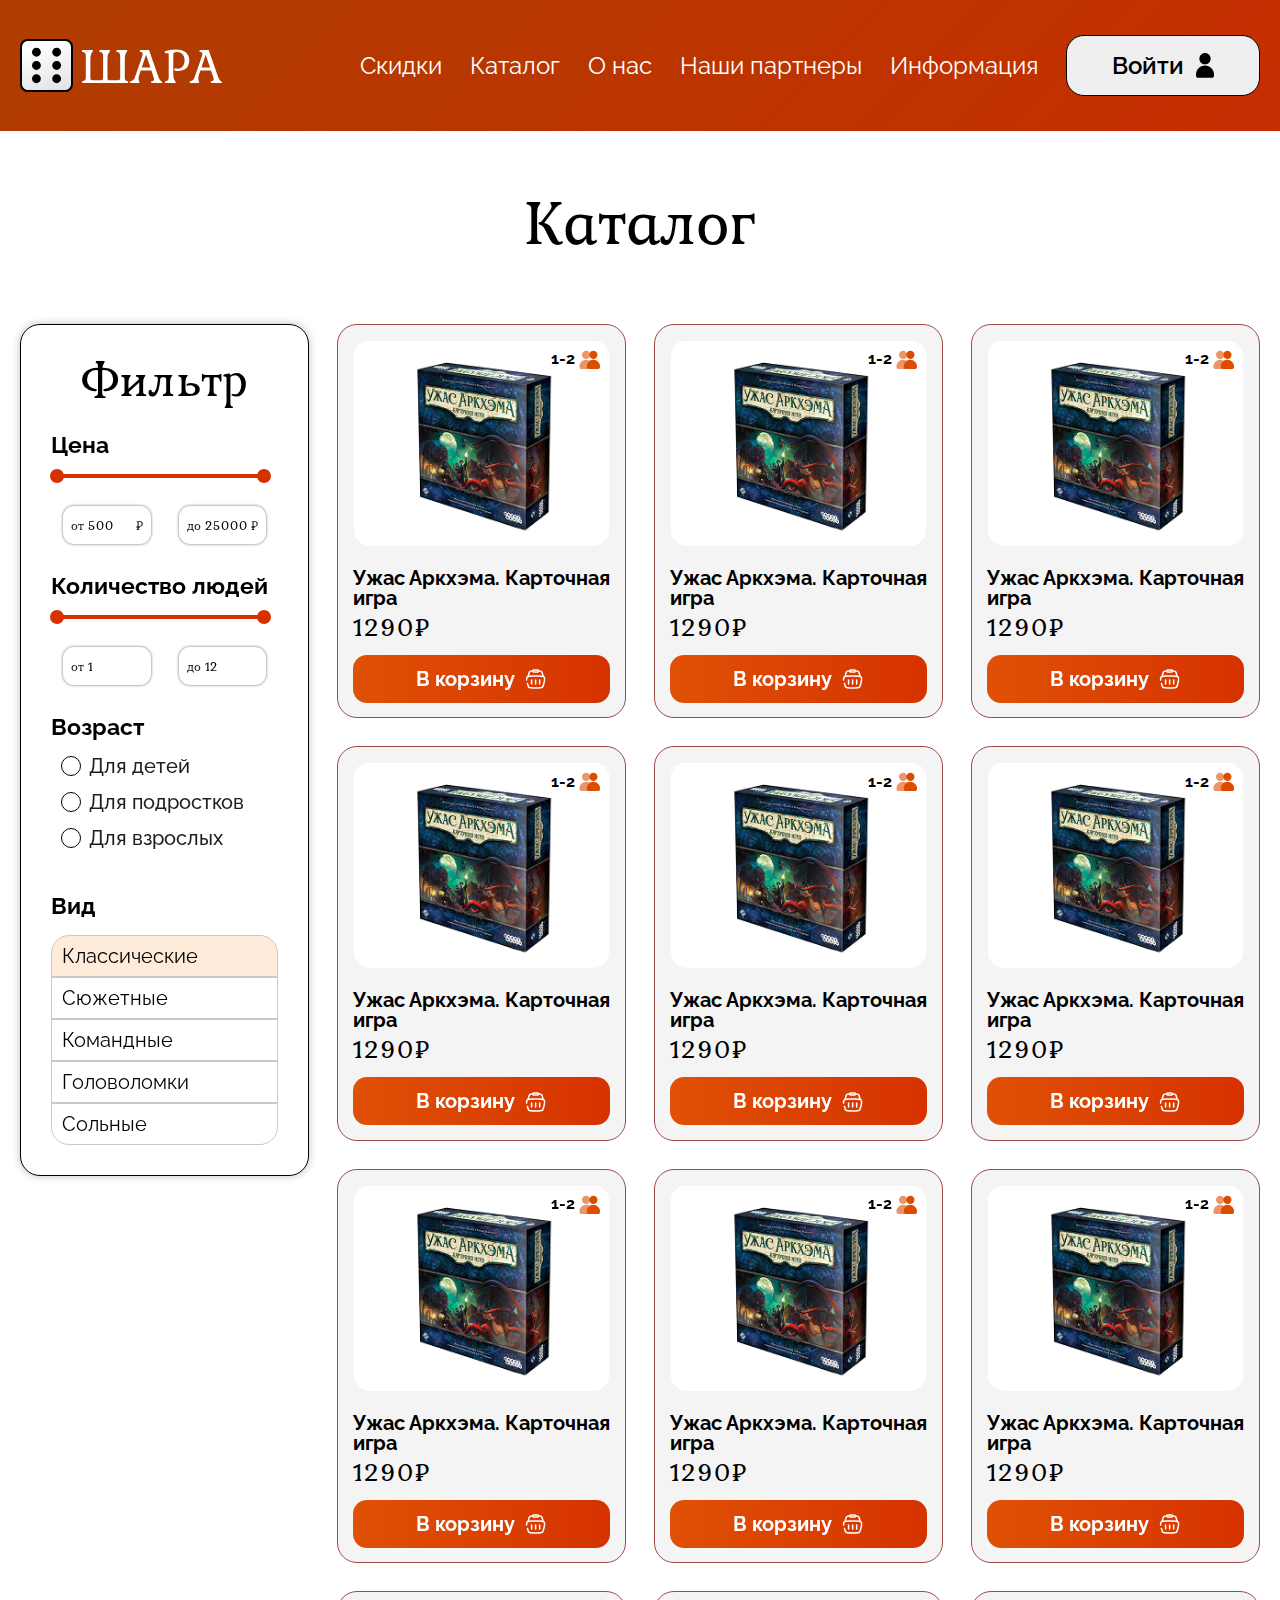
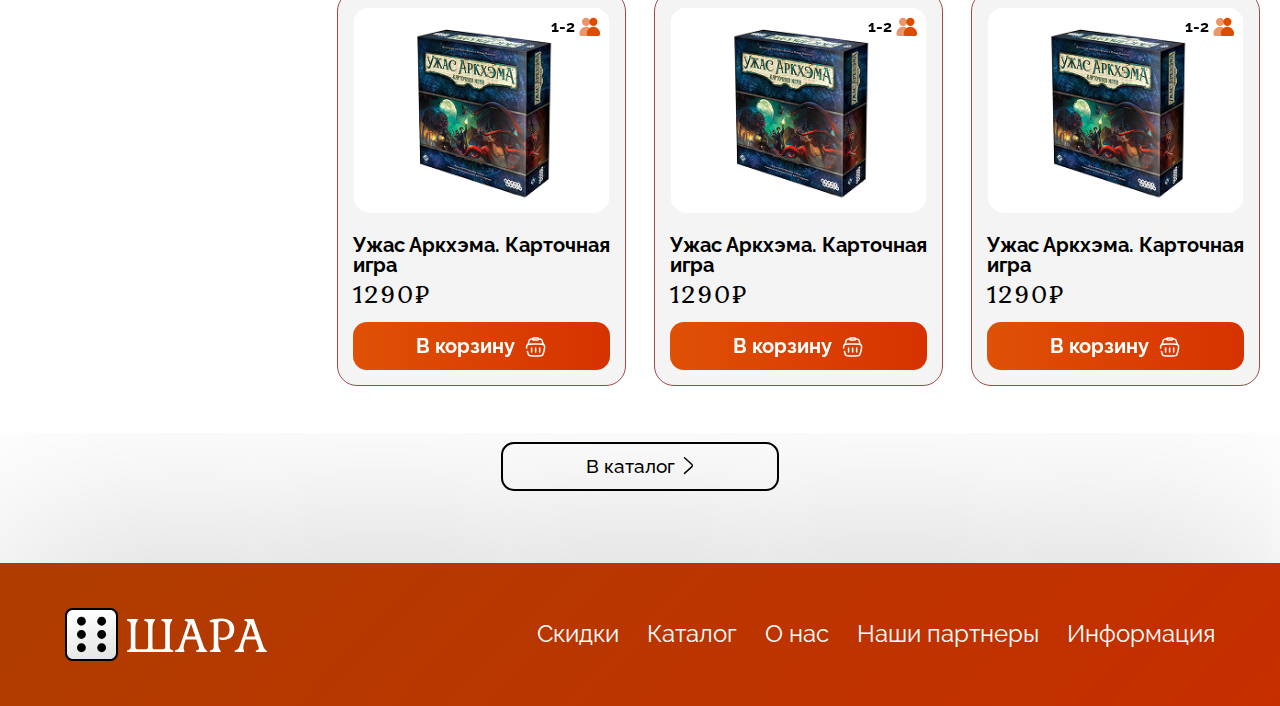
==== commit 0f045160: "first commit" ====
--- a/catalog.html
+++ b/catalog.html
@@ -16,7 +16,7 @@
             <a href="index.html" class="logo">
                 <img src="assets/img/logo.svg" alt="logo">
             </a>
-            <nav class="menu">
+            <nav class="menu header__menu">
                 <ul class="menu__list">
                     <li class="menu__item">
                         <a class="menu__link" href="index.html#sales">Скидки</a>
@@ -33,7 +33,7 @@
                     <li class="menu__item">
                         <a class="menu__link" href="index.html#info">Информация</a>
                     </li>
-                    <button class="btn-white">
+                    <button class="btn-white _modal-open" data-modal-open= "modal-1">
                         Войти
                         <svg width="18" height="25" viewBox="0 0 18 25" fill="none" xmlns="http://www.w3.org/2000/svg">
                             <path
@@ -46,6 +46,10 @@
                     </button>
                 </ul>
             </nav>
+            <div class="burger">
+
+                <span></span>
+            </div>
         </div>
     </header>
     <main class="main">
--- a/assets/css/style.css
+++ b/assets/css/style.css
@@ -76,17 +76,18 @@
     font-weight: 400;
     font-size: 24px;
     color: #fff;
+    position: relative;
 }
 
 .container {
-    max-width: 1346px;
+    max-width: 1386px;
+    padding: 0 20px;
     margin: 0 auto;
 
 }
 
 
 .header {
-
     background: linear-gradient(135deg, #af3d00 0%, #c62e00 100%);
     padding: 35px 0;
 }
@@ -118,6 +119,91 @@
     font-weight: 600;
     font-size: 24px;
     color: #000;
+}
+.burger {
+    display: none;
+}
+.burger.active span::before {
+    transform: rotate(-45deg);
+    top: 0;
+    visibility: visible;
+}
+.burger.active span::after {
+    transform: rotate(45deg);
+    top: 0;
+    visibility: visible;
+}
+
+.burger.active span {
+    visibility: hidden;
+
+}
+
+.burger span::before {
+    content: '';
+    position: absolute;
+    top: -15px;
+    width: 100%;
+    height: 3px;
+    background: white;
+    transition: all .4s ease;
+}
+.burger span::after {
+    content: '';
+    position: absolute;
+    top: 15px;
+    width: 100%;
+    height: 3px;
+    background: white;
+    transition: all .4s ease;
+}
+
+@media (max-width: 980px) {
+    .header {
+        padding: 25px 0;
+    }
+    .logo img{
+        width: 200px;
+        position: relative;
+        z-index: 2;
+    }
+    .header__menu{
+        transition: all .3s ease;
+        position: absolute;
+        padding-top: 130px;
+        right: 0;
+        left: 0;
+        top: -100%;
+        background: #000;
+        background: linear-gradient(135deg, #af3d00 0%, #c62e00 100%);
+        z-index: 1;
+    }
+    .header__menu.active {
+        inset: 0 ;
+        position: absolute;
+        top: 0;
+    }
+    .menu__list {
+        flex-direction: column;
+        gap: 50px;
+    }
+    .burger {
+        position: relative;
+        z-index: 2;
+        display: flex;
+        flex-direction: column;
+        justify-content: center;
+        width: 42px;
+        height: 30px;
+    }
+    .burger span{
+        position: relative;
+        display: block;
+        width: 100%;
+        background: white;
+        height: 3px;
+        transform: scale(1);
+    }
 }
 
 
@@ -144,6 +230,8 @@
     line-height: 150%;
     stroke:black 1px;
 }
+
+
 .btn-origin {
     border-radius: 18px;
     padding: 27px 85px;
@@ -161,12 +249,35 @@
     color: #fff;
 }
 
+@media (max-width: 430px) {
+    .hero {
+        padding: 78px 0 52px;
+        margin-bottom: 50px;
+    }
+    .hero__title {
+        font-size: 35px;
+    }
+    .btn-origin {
+        border-radius: 18px;
+        padding: 17px 45px;
+        gap: 15px;
+        font-size: 24px;
+
+    }
+    .btn-origin svg{
+        width:15px;
+    }
+}
 
 
 .sales {
     margin-bottom: 120px;
 }
-
+@media (max-width: 430px) {
+    .sales {
+        margin-bottom: 50px;
+    }
+}
 .title {
     font-family: var(--second-family);
     font-weight: 400;
@@ -176,11 +287,33 @@
     line-height: 150%;
     margin-bottom: 54px;
 }
+@media (max-width: 430px) {
+    .title {
+        font-size: 44px;
+    }
+}
+
 .products {
 }
 .products__item {
     grid-column: 3 span;
 }
+
+@media (max-width: 980px) {
+    .products__item {
+        grid-column: 6 span;
+    }
+    .line {
+        max-width: 100%;
+    }
+}
+    
+@media (max-width: 430px) {
+    .products__item {
+        grid-column: 12 span;
+    }
+}
+    
 .psale .product {
     background: #ffe1b1;
 }
@@ -317,6 +450,13 @@
     max-width: 1316px;
     stroke: #000 20px;
 }
+@media (max-width: 980px) {
+    .about-us__decr {
+        max-width: 706px;
+        font-size: 26px;
+
+    }
+}
 
 .center {
     color: #000;
@@ -353,6 +493,14 @@
     justify-content: space-between;
 }
 
+@media (max-width: 980px) {
+    .patners__list {
+        flex-wrap: wrap;
+        justify-content: center;
+        gap: 50px;
+    }
+}
+
 .partnet {}
 
 .line {
@@ -376,6 +524,15 @@
     display: flex;
     justify-content: space-between;
 }
+@media (max-width: 430px) {
+    .faq__inner {
+        flex-wrap: wrap;
+        flex-direction: column;
+    } 
+    .faq__img img{
+        max-width: 100%;
+    }
+}
 
 .faq__info {
     display: flex;
@@ -403,6 +560,9 @@
 
 .faq__img {}
 
+.faq__img img{
+    max-width: 100%;
+}
 
 .footer {
     padding: 45px;
@@ -416,6 +576,15 @@
     display: flex;
     align-items: center;
     justify-content: space-between;
+}
+
+@media (max-width: 430px) {
+    .footer__container {
+        flex-direction: column;
+    }
+    .footer .menu {
+        margin-top: 50px;
+    }
 }
 
 .main {}
@@ -965,9 +1134,7 @@
     gap: 28px;
 }
 
-.products__item {
-    grid-column: 3 span;
-}
+
 
 .fc {
     margin-top: 72px;
